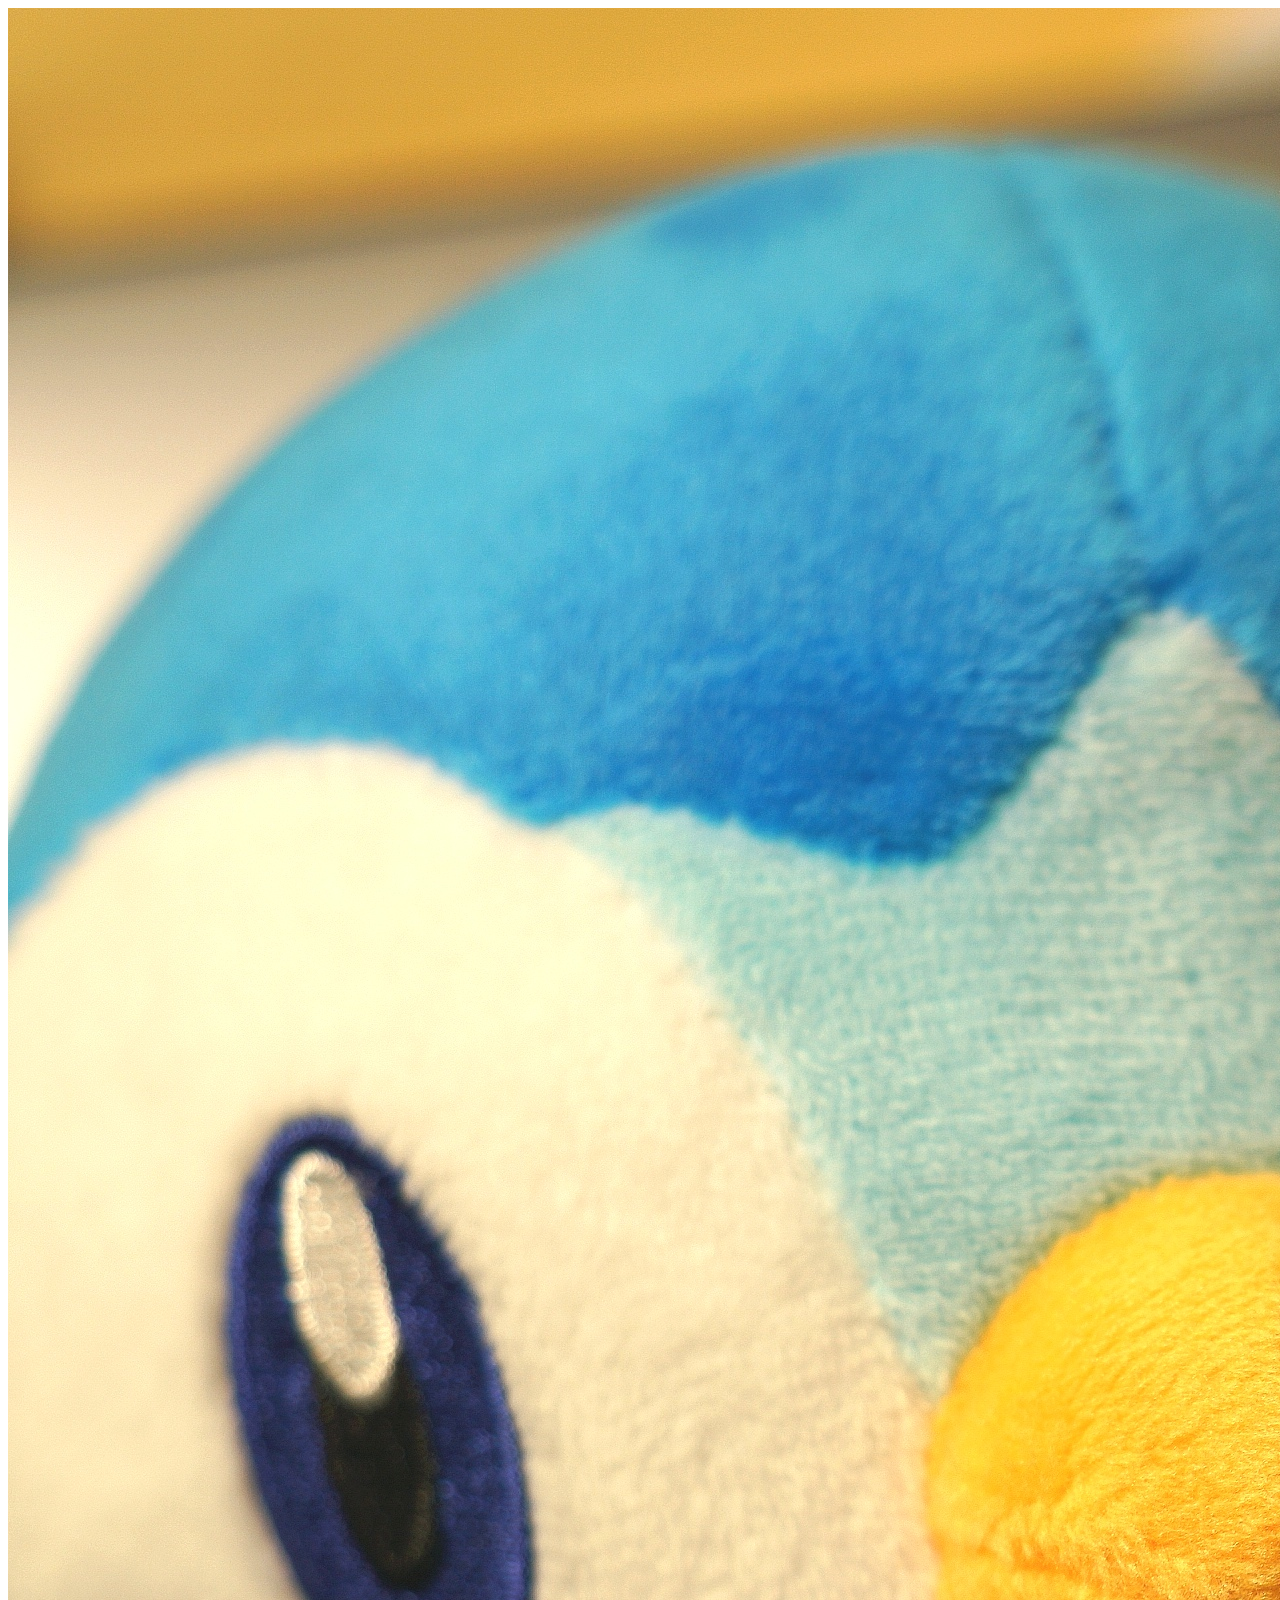
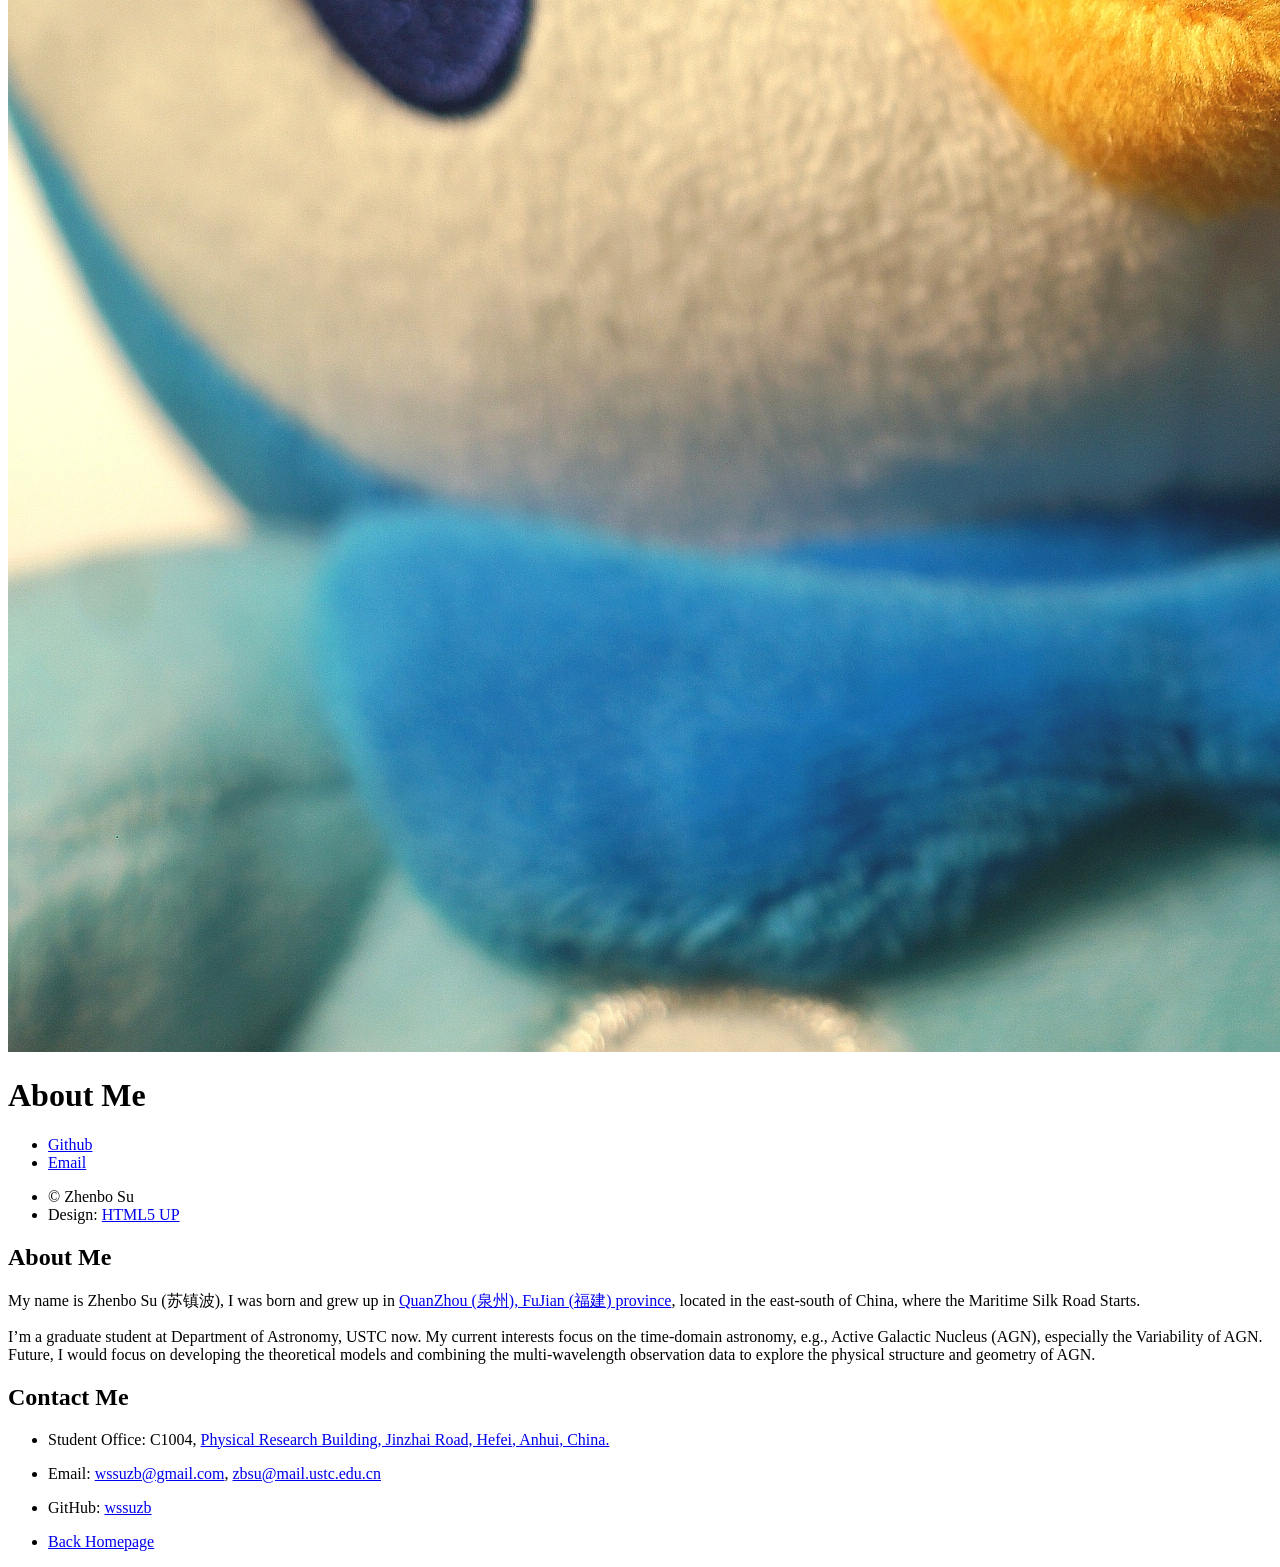
==== about.html @ aa7fb8e7 "commit" ====
<!DOCTYPE HTML>
<!--
	Strata by HTML5 UP
	html5up.net | @ajlkn
	Free for personal and commercial use under the CCA 3.0 license (html5up.net/license)
-->
<html>
	<head>
		<title>✨Zhen-Bo Su's homepage.</title>
		<meta charset="utf-8" />
		<meta name="viewport" content="width=device-width, initial-scale=1, user-scalable=no" />
		<link rel="stylesheet" href="assets/css/main.css" />
	</head>
	<body class="is-preload">

		<!-- Header -->
			<header id="header">
				<div class="inner">
					<a href="#" class="image avatar"><img src="images/avatar.jpg" alt="" /></a>
					<h1><strong>About Me</strong> 
				</h1>
				</div>
			</header>

		<!-- Main -->
			<div id="main">

					

					<section id="three">
						<h2>About Me</h2>
						<div class="row">
        <p>
            My name is Zhenbo Su (苏镇波), I was born and grew up in <a href="https://en.wikipedia.org/wiki/Quanzhou"
            rel="nofollow noreferrer" target="_blank"> QuanZhou (泉州), FuJian (福建) province</a>, located in the east-south of China, where the Maritime Silk Road Starts.
        </p>
        <p>
            I’m a graduate student at Department of Astronomy, USTC now. My current interests focus on the time-domain astronomy, e.g., Active Galactic Nucleus (AGN), especially the Variability of AGN. Future, I would focus on developing the theoretical models and combining the multi-wavelength observation data to explore the physical structure and geometry of AGN.
        </p>
							
							
						</div>
					</section>

					<section id="three">
						<h2>Contact Me</h2>
						<div class="row">
        <ul>
            <li>
                <p>
                     Student Office: C1004, <a href="https://www.google.com/maps/place/%E4%B8%AD%E5%9B%BD%E5%AE%89%E5%BE%BD%E7%9C%81%E5%90%88%E8%82%A5%E5%B8%82%E5%8C%85%E6%B2%B3%E5%8C%BA%E4%B8%AD%E5%9B%BD%E7%A7%91%E5%AD%A6%E6%8A%80%E6%9C%AF%E5%A4%A7%E5%AD%A6%E7%89%A9%E8%B4%A8%E7%A7%91%E7%A0%94%E6%A5%BC+%E9%82%AE%E6%94%BF%E7%BC%96%E7%A0%81:+230022/@31.8342089,117.2691836,17z/data=!3m1!4b1!4m5!3m4!1s0x35cb66b4917bd9fd:0xe50cb7edf8b85d03!8m2!3d31.8342044!4d117.2713776"
                    rel=""nofollow noreferrer" target="_blank">Physical Research Building, Jinzhai Road, Hefei, Anhui, China. </a>
                </p>
            </li>
            <li><p> Email: <a href="mailto:wssuzb@gmail.com"
                        rel="nofollow noreferrer" target="_blank">wssuzb@gmail.com</a>, <a href="mailto:zbsu@mail.ustc.edu.cn"
                        rel="nofollow noreferrer" target="_blank">zbsu@mail.ustc.edu.cn</a>
                </p>
            </li>
            <li><p>GitHub: <a href="https://github.com/wssuzb"
                        rel="nofollow noreferrer" target="_blank">wssuzb</a>
                </p>
            </li>


        </ul>
							
						</div>
						<ul class="actions">
							<li><a href="index.html" class="button">Back Homepage</a></li>
						</ul>
					</section>


			</div>

		<!-- Footer -->
			<footer id="footer">
				<div class="inner">
					<ul class="icons">
						<!-- <li><a href="#" class="icon brands fa-twitter"><span class="label">Twitter</span></a></li> -->
						<li><a href="#" class="icon brands fa-github"><span class="label">Github</span></a></li>
						<!-- <li><a href="#" class="icon brands fa-dribbble"><span class="label">Dribbble</span></a></li> -->
						<li><a href="#" class="icon solid fa-envelope"><span class="label">Email</span></a></li>
					</ul>
					<ul class="copyright">
						<li>&copy; Zhenbo Su</li><li>Design: <a href="http://html5up.net">HTML5 UP</a></li>
					</ul>
				</div>
			</footer>

		<!-- Scripts -->
			<script src="assets/js/jquery.min.js"></script>
			<script src="assets/js/jquery.poptrox.min.js"></script>
			<script src="assets/js/browser.min.js"></script>
			<script src="assets/js/breakpoints.min.js"></script>
			<script src="assets/js/util.js"></script>
			<script src="assets/js/main.js"></script>

	</body>
</html>
---- assets/css/main.css ----
@import url("fontawesome-all.min.css");
@import url("https://fonts.googleapis.com/css?family=Source+Sans+Pro:400,400italic");

/*
	Strata by HTML5 UP
	html5up.net | @ajlkn
	Free for personal and commercial use under the CCA 3.0 license (html5up.net/license)
*/

html, body, div, span, applet, object,
iframe, h1, h2, h3, h4, h5, h6, p, blockquote,
pre, a, abbr, acronym, address, big, cite,
code, del, dfn, em, img, ins, kbd, q, s, samp,
small, strike, strong, sub, sup, tt, var, b,
u, i, center, dl, dt, dd, ol, ul, li, fieldset,
form, label, legend, table, caption, tbody,
tfoot, thead, tr, th, td, article, aside,
canvas, details, embed, figure, figcaption,
footer, header, hgroup, menu, nav, output, ruby,
section, summary, time, mark, audio, video {
	margin: 0;
	padding: 0;
	border: 0;
	font-size: 100%;
	font: inherit;
	vertical-align: baseline;}

article, aside, details, figcaption, figure,
footer, header, hgroup, menu, nav, section {
	display: block;}

body {
	line-height: 1;
}

ol, ul {
	list-style: none;
}

blockquote, q {
	quotes: none;
}

	blockquote:before, blockquote:after, q:before, q:after {
		content: '';
		content: none;
	}

table {
	border-collapse: collapse;
	border-spacing: 0;
}

body {
	-webkit-text-size-adjust: none;
}

mark {
	background-color: transparent;
	color: inherit;
}

input::-moz-focus-inner {
	border: 0;
	padding: 0;
}

input, select, textarea {
	-moz-appearance: none;
	-webkit-appearance: none;
	-ms-appearance: none;
	appearance: none;
}

/* Basic */

	html {
		box-sizing: border-box;
	}

	*, *:before, *:after {
		box-sizing: inherit;
	}

	body {
		background: #fff;
	}

		body.is-preload *, body.is-preload *:before, body.is-preload *:after {
			-moz-animation: none !important;
			-webkit-animation: none !important;
			-ms-animation: none !important;
			animation: none !important;
			-moz-transition: none !important;
			-webkit-transition: none !important;
			-ms-transition: none !important;
			transition: none !important;
		}

	body, input, select, textarea {
		color: #a2a2a2;
		font-family: "Source Sans Pro", Helvetica, sans-serif;
		font-size: 16pt;
		font-weight: 400;
		line-height: 1.75em;
	}

	a {
		-moz-transition: color 0.2s ease-in-out, border-color 0.2s ease-in-out;
		-webkit-transition: color 0.2s ease-in-out, border-color 0.2s ease-in-out;
		-ms-transition: color 0.2s ease-in-out, border-color 0.2s ease-in-out;
		transition: color 0.2s ease-in-out, border-color 0.2s ease-in-out;
		border-bottom: dotted 1px;
		color: #49bf9d;
		text-decoration: none;
	}

		a:hover {
			border-bottom-color: transparent;
			color: #49bf9d !important;
			text-decoration: none;
		}

	strong, b {
		color: #787878;
		font-weight: 400;
	}

	em, i {
		font-style: italic;
	}

	p {
		margin: 0 0 2em 0;
	}

	h1, h2, h3, h4, h5, h6 {
		color: #787878;
		font-weight: 400;
		line-height: 1em;
		margin: 0 0 1em 0;
	}

		h1 a, h2 a, h3 a, h4 a, h5 a, h6 a {
			color: inherit;
			text-decoration: none;
		}

	h1 {
		font-size: 2em;
		line-height: 1.5em;
	}

	h2 {
		font-size: 1.5em;
		line-height: 1.5em;
	}

	h3 {
		font-size: 1.25em;
		line-height: 1.5em;
	}

	h4 {
		font-size: 1.1em;
		line-height: 1.5em;
	}

	h5 {
		font-size: 0.9em;
		line-height: 1.5em;
	}

	h6 {
		font-size: 0.7em;
		line-height: 1.5em;
	}

	sub {
		font-size: 0.8em;
		position: relative;
		top: 0.5em;
	}

	sup {
		font-size: 0.8em;
		position: relative;
		top: -0.5em;
	}

	hr {
		border: 0;
		border-bottom: solid 2px #efefef;
		margin: 2em 0;
	}

		hr.major {
			margin: 3em 0;
		}

	blockquote {
		border-left: solid 6px #efefef;
		font-style: italic;
		margin: 0 0 2em 0;
		padding: 0.5em 0 0.5em 1.5em;
	}

	code {
		background: #f7f7f7;
		border-radius: 0.35em;
		border: solid 2px #efefef;
		font-family: "Courier New", monospace;
		font-size: 0.9em;
		margin: 0 0.25em;
		padding: 0.25em 0.65em;
	}

	pre {
		-webkit-overflow-scrolling: touch;
		font-family: "Courier New", monospace;
		font-size: 0.9em;
		margin: 0 0 2em 0;
	}

		pre code {
			display: block;
			line-height: 1.75em;
			padding: 1em 1.5em;
			overflow-x: auto;
		}

	.align-left {
		text-align: left;
	}

	.align-center {
		text-align: center;
	}

	.align-right {
		text-align: right;
	}

/* Container */

	.container {
		margin: 0 auto;
		max-width: calc(100% - 4em);
		width: 100%;
	}

		.container.xsmall {
			width: 25%;
		}

		.container.small {
			width: 50%;
		}

		.container.medium {
			width: 75%;
		}

		.container.large {
			width: 125%;
		}

		.container.xlarge {
			width: 150%;
		}

		.container.max {
			width: 100%;
		}

		@media screen and (max-width: 980px) {

			.container {
				width: 100% !important;
				max-width: 100% !important;
			}

		}

		@media screen and (max-width: 480px) {

			.container {
				max-width: calc(100% - 3em);
			}

		}

/* Row */

	.row {
		display: flex;
		flex-wrap: wrap;
		box-sizing: border-box;
		align-items: stretch;
	}

		.row > * {
			box-sizing: border-box;
		}

		.row.gtr-uniform > * > :last-child {
			margin-bottom: 0;
		}

		.row.aln-left {
			justify-content: flex-start;
		}

		.row.aln-center {
			justify-content: center;
		}

		.row.aln-right {
			justify-content: flex-end;
		}

		.row.aln-top {
			align-items: flex-start;
		}

		.row.aln-middle {
			align-items: center;
		}

		.row.aln-bottom {
			align-items: flex-end;
		}

		.row > .imp {
			order: -1;
		}

		.row > .col-1 {
			width: 8.33333%;
		}

		.row > .off-1 {
			margin-left: 8.33333%;
		}

		.row > .col-2 {
			width: 16.66667%;
		}

		.row > .off-2 {
			margin-left: 16.66667%;
		}

		.row > .col-3 {
			width: 25%;
		}

		.row > .off-3 {
			margin-left: 25%;
		}

		.row > .col-4 {
			width: 33.33333%;
		}

		.row > .off-4 {
			margin-left: 33.33333%;
		}

		.row > .col-5 {
			width: 41.66667%;
		}

		.row > .off-5 {
			margin-left: 41.66667%;
		}

		.row > .col-6 {
			width: 50%;
		}

		.row > .off-6 {
			margin-left: 50%;
		}

		.row > .col-7 {
			width: 58.33333%;
		}

		.row > .off-7 {
			margin-left: 58.33333%;
		}

		.row > .col-8 {
			width: 66.66667%;
		}

		.row > .off-8 {
			margin-left: 66.66667%;
		}

		.row > .col-9 {
			width: 75%;
		}

		.row > .off-9 {
			margin-left: 75%;
		}

		.row > .col-10 {
			width: 83.33333%;
		}

		.row > .off-10 {
			margin-left: 83.33333%;
		}

		.row > .col-11 {
			width: 91.66667%;
		}

		.row > .off-11 {
			margin-left: 91.66667%;
		}

		.row > .col-12 {
			width: 100%;
		}

		.row > .off-12 {
			margin-left: 100%;
		}

		.row.gtr-0 {
			margin-top: 0;
			margin-left: 0em;
		}

			.row.gtr-0 > * {
				padding: 0 0 0 0em;
			}

			.row.gtr-0.gtr-uniform {
				margin-top: 0em;
			}

				.row.gtr-0.gtr-uniform > * {
					padding-top: 0em;
				}

		.row.gtr-25 {
			margin-top: 0;
			margin-left: -0.625em;
		}

			.row.gtr-25 > * {
				padding: 0 0 0 0.625em;
			}

			.row.gtr-25.gtr-uniform {
				margin-top: -0.625em;
			}

				.row.gtr-25.gtr-uniform > * {
					padding-top: 0.625em;
				}

		.row.gtr-50 {
			margin-top: 0;
			margin-left: -1.25em;
		}

			.row.gtr-50 > * {
				padding: 0 0 0 1.25em;
			}

			.row.gtr-50.gtr-uniform {
				margin-top: -1.25em;
			}

				.row.gtr-50.gtr-uniform > * {
					padding-top: 1.25em;
				}

		.row {
			margin-top: 0;
			margin-left: -2.5em;
		}

			.row > * {
				padding: 0 0 0 2.5em;
			}

			.row.gtr-uniform {
				margin-top: -2.5em;
			}

				.row.gtr-uniform > * {
					padding-top: 2.5em;
				}

		.row.gtr-150 {
			margin-top: 0;
			margin-left: -3.75em;
		}

			.row.gtr-150 > * {
				padding: 0 0 0 3.75em;
			}

			.row.gtr-150.gtr-uniform {
				margin-top: -3.75em;
			}

				.row.gtr-150.gtr-uniform > * {
					padding-top: 3.75em;
				}

		.row.gtr-200 {
			margin-top: 0;
			margin-left: -5em;
		}

			.row.gtr-200 > * {
				padding: 0 0 0 5em;
			}

			.row.gtr-200.gtr-uniform {
				margin-top: -5em;
			}

				.row.gtr-200.gtr-uniform > * {
					padding-top: 5em;
				}

		@media screen and (max-width: 1800px) {

			.row {
				display: flex;
				flex-wrap: wrap;
				box-sizing: border-box;
				align-items: stretch;
			}

				.row > * {
					box-sizing: border-box;
				}

				.row.gtr-uniform > * > :last-child {
					margin-bottom: 0;
				}

				.row.aln-left {
					justify-content: flex-start;
				}

				.row.aln-center {
					justify-content: center;
				}

				.row.aln-right {
					justify-content: flex-end;
				}

				.row.aln-top {
					align-items: flex-start;
				}

				.row.aln-middle {
					align-items: center;
				}

				.row.aln-bottom {
					align-items: flex-end;
				}

				.row > .imp-xlarge {
					order: -1;
				}

				.row > .col-1-xlarge {
					width: 8.33333%;
				}

				.row > .off-1-xlarge {
					margin-left: 8.33333%;
				}

				.row > .col-2-xlarge {
					width: 16.66667%;
				}

				.row > .off-2-xlarge {
					margin-left: 16.66667%;
				}

				.row > .col-3-xlarge {
					width: 25%;
				}

				.row > .off-3-xlarge {
					margin-left: 25%;
				}

				.row > .col-4-xlarge {
					width: 33.33333%;
				}

				.row > .off-4-xlarge {
					margin-left: 33.33333%;
				}

				.row > .col-5-xlarge {
					width: 41.66667%;
				}

				.row > .off-5-xlarge {
					margin-left: 41.66667%;
				}

				.row > .col-6-xlarge {
					width: 50%;
				}

				.row > .off-6-xlarge {
					margin-left: 50%;
				}

				.row > .col-7-xlarge {
					width: 58.33333%;
				}

				.row > .off-7-xlarge {
					margin-left: 58.33333%;
				}

				.row > .col-8-xlarge {
					width: 66.66667%;
				}

				.row > .off-8-xlarge {
					margin-left: 66.66667%;
				}

				.row > .col-9-xlarge {
					width: 75%;
				}

				.row > .off-9-xlarge {
					margin-left: 75%;
				}

				.row > .col-10-xlarge {
					width: 83.33333%;
				}

				.row > .off-10-xlarge {
					margin-left: 83.33333%;
				}

				.row > .col-11-xlarge {
					width: 91.66667%;
				}

				.row > .off-11-xlarge {
					margin-left: 91.66667%;
				}

				.row > .col-12-xlarge {
					width: 100%;
				}

				.row > .off-12-xlarge {
					margin-left: 100%;
				}

				.row.gtr-0 {
					margin-top: 0;
					margin-left: 0em;
				}

					.row.gtr-0 > * {
						padding: 0 0 0 0em;
					}

					.row.gtr-0.gtr-uniform {
						margin-top: 0em;
					}

						.row.gtr-0.gtr-uniform > * {
							padding-top: 0em;
						}

				.row.gtr-25 {
					margin-top: 0;
					margin-left: -0.625em;
				}

					.row.gtr-25 > * {
						padding: 0 0 0 0.625em;
					}

					.row.gtr-25.gtr-uniform {
						margin-top: -0.625em;
					}

						.row.gtr-25.gtr-uniform > * {
							padding-top: 0.625em;
						}

				.row.gtr-50 {
					margin-top: 0;
					margin-left: -1.25em;
				}

					.row.gtr-50 > * {
						padding: 0 0 0 1.25em;
					}

					.row.gtr-50.gtr-uniform {
						margin-top: -1.25em;
					}

						.row.gtr-50.gtr-uniform > * {
							padding-top: 1.25em;
						}

				.row {
					margin-top: 0;
					margin-left: -2.5em;
				}

					.row > * {
						padding: 0 0 0 2.5em;
					}

					.row.gtr-uniform {
						margin-top: -2.5em;
					}

						.row.gtr-uniform > * {
							padding-top: 2.5em;
						}

				.row.gtr-150 {
					margin-top: 0;
					margin-left: -3.75em;
				}

					.row.gtr-150 > * {
						padding: 0 0 0 3.75em;
					}

					.row.gtr-150.gtr-uniform {
						margin-top: -3.75em;
					}

						.row.gtr-150.gtr-uniform > * {
							padding-top: 3.75em;
						}

				.row.gtr-200 {
					margin-top: 0;
					margin-left: -5em;
				}

					.row.gtr-200 > * {
						padding: 0 0 0 5em;
					}

					.row.gtr-200.gtr-uniform {
						margin-top: -5em;
					}

						.row.gtr-200.gtr-uniform > * {
							padding-top: 5em;
						}

		}

		@media screen and (max-width: 1280px) {

			.row {
				display: flex;
				flex-wrap: wrap;
				box-sizing: border-box;
				align-items: stretch;
			}

				.row > * {
					box-sizing: border-box;
				}

				.row.gtr-uniform > * > :last-child {
					margin-bottom: 0;
				}

				.row.aln-left {
					justify-content: flex-start;
				}

				.row.aln-center {
					justify-content: center;
				}

				.row.aln-right {
					justify-content: flex-end;
				}

				.row.aln-top {
					align-items: flex-start;
				}

				.row.aln-middle {
					align-items: center;
				}

				.row.aln-bottom {
					align-items: flex-end;
				}

				.row > .imp-large {
					order: -1;
				}

				.row > .col-1-large {
					width: 8.33333%;
				}

				.row > .off-1-large {
					margin-left: 8.33333%;
				}

				.row > .col-2-large {
					width: 16.66667%;
				}

				.row > .off-2-large {
					margin-left: 16.66667%;
				}

				.row > .col-3-large {
					width: 25%;
				}

				.row > .off-3-large {
					margin-left: 25%;
				}

				.row > .col-4-large {
					width: 33.33333%;
				}

				.row > .off-4-large {
					margin-left: 33.33333%;
				}

				.row > .col-5-large {
					width: 41.66667%;
				}

				.row > .off-5-large {
					margin-left: 41.66667%;
				}

				.row > .col-6-large {
					width: 50%;
				}

				.row > .off-6-large {
					margin-left: 50%;
				}

				.row > .col-7-large {
					width: 58.33333%;
				}

				.row > .off-7-large {
					margin-left: 58.33333%;
				}

				.row > .col-8-large {
					width: 66.66667%;
				}

				.row > .off-8-large {
					margin-left: 66.66667%;
				}

				.row > .col-9-large {
					width: 75%;
				}

				.row > .off-9-large {
					margin-left: 75%;
				}

				.row > .col-10-large {
					width: 83.33333%;
				}

				.row > .off-10-large {
					margin-left: 83.33333%;
				}

				.row > .col-11-large {
					width: 91.66667%;
				}

				.row > .off-11-large {
					margin-left: 91.66667%;
				}

				.row > .col-12-large {
					width: 100%;
				}

				.row > .off-12-large {
					margin-left: 100%;
				}

				.row.gtr-0 {
					margin-top: 0;
					margin-left: 0em;
				}

					.row.gtr-0 > * {
						padding: 0 0 0 0em;
					}

					.row.gtr-0.gtr-uniform {
						margin-top: 0em;
					}

						.row.gtr-0.gtr-uniform > * {
							padding-top: 0em;
						}

				.row.gtr-25 {
					margin-top: 0;
					margin-left: -0.5em;
				}

					.row.gtr-25 > * {
						padding: 0 0 0 0.5em;
					}

					.row.gtr-25.gtr-uniform {
						margin-top: -0.5em;
					}

						.row.gtr-25.gtr-uniform > * {
							padding-top: 0.5em;
						}

				.row.gtr-50 {
					margin-top: 0;
					margin-left: -1em;
				}

					.row.gtr-50 > * {
						padding: 0 0 0 1em;
					}

					.row.gtr-50.gtr-uniform {
						margin-top: -1em;
					}

						.row.gtr-50.gtr-uniform > * {
							padding-top: 1em;
						}

				.row {
					margin-top: 0;
					margin-left: -2em;
				}

					.row > * {
						padding: 0 0 0 2em;
					}

					.row.gtr-uniform {
						margin-top: -2em;
					}

						.row.gtr-uniform > * {
							padding-top: 2em;
						}

				.row.gtr-150 {
					margin-top: 0;
					margin-left: -3em;
				}

					.row.gtr-150 > * {
						padding: 0 0 0 3em;
					}

					.row.gtr-150.gtr-uniform {
						margin-top: -3em;
					}

						.row.gtr-150.gtr-uniform > * {
							padding-top: 3em;
						}

				.row.gtr-200 {
					margin-top: 0;
					margin-left: -4em;
				}

					.row.gtr-200 > * {
						padding: 0 0 0 4em;
					}

					.row.gtr-200.gtr-uniform {
						margin-top: -4em;
					}

						.row.gtr-200.gtr-uniform > * {
							padding-top: 4em;
						}

		}

		@media screen and (max-width: 980px) {

			.row {
				display: flex;
				flex-wrap: wrap;
				box-sizing: border-box;
				align-items: stretch;
			}

				.row > * {
					box-sizing: border-box;
				}

				.row.gtr-uniform > * > :last-child {
					margin-bottom: 0;
				}

				.row.aln-left {
					justify-content: flex-start;
				}

				.row.aln-center {
					justify-content: center;
				}

				.row.aln-right {
					justify-content: flex-end;
				}

				.row.aln-top {
					align-items: flex-start;
				}

				.row.aln-middle {
					align-items: center;
				}

				.row.aln-bottom {
					align-items: flex-end;
				}

				.row > .imp-medium {
					order: -1;
				}

				.row > .col-1-medium {
					width: 8.33333%;
				}

				.row > .off-1-medium {
					margin-left: 8.33333%;
				}

				.row > .col-2-medium {
					width: 16.66667%;
				}

				.row > .off-2-medium {
					margin-left: 16.66667%;
				}

				.row > .col-3-medium {
					width: 25%;
				}

				.row > .off-3-medium {
					margin-left: 25%;
				}

				.row > .col-4-medium {
					width: 33.33333%;
				}

				.row > .off-4-medium {
					margin-left: 33.33333%;
				}

				.row > .col-5-medium {
					width: 41.66667%;
				}

				.row > .off-5-medium {
					margin-left: 41.66667%;
				}

				.row > .col-6-medium {
					width: 50%;
				}

				.row > .off-6-medium {
					margin-left: 50%;
				}

				.row > .col-7-medium {
					width: 58.33333%;
				}

				.row > .off-7-medium {
					margin-left: 58.33333%;
				}

				.row > .col-8-medium {
					width: 66.66667%;
				}

				.row > .off-8-medium {
					margin-left: 66.66667%;
				}

				.row > .col-9-medium {
					width: 75%;
				}

				.row > .off-9-medium {
					margin-left: 75%;
				}

				.row > .col-10-medium {
					width: 83.33333%;
				}

				.row > .off-10-medium {
					margin-left: 83.33333%;
				}

				.row > .col-11-medium {
					width: 91.66667%;
				}

				.row > .off-11-medium {
					margin-left: 91.66667%;
				}

				.row > .col-12-medium {
					width: 100%;
				}

				.row > .off-12-medium {
					margin-left: 100%;
				}

				.row.gtr-0 {
					margin-top: 0;
					margin-left: 0em;
				}

					.row.gtr-0 > * {
						padding: 0 0 0 0em;
					}

					.row.gtr-0.gtr-uniform {
						margin-top: 0em;
					}

						.row.gtr-0.gtr-uniform > * {
							padding-top: 0em;
						}

				.row.gtr-25 {
					margin-top: 0;
					margin-left: -0.5em;
				}

					.row.gtr-25 > * {
						padding: 0 0 0 0.5em;
					}

					.row.gtr-25.gtr-uniform {
						margin-top: -0.5em;
					}

						.row.gtr-25.gtr-uniform > * {
							padding-top: 0.5em;
						}

				.row.gtr-50 {
					margin-top: 0;
					margin-left: -1em;
				}

					.row.gtr-50 > * {
						padding: 0 0 0 1em;
					}

					.row.gtr-50.gtr-uniform {
						margin-top: -1em;
					}

						.row.gtr-50.gtr-uniform > * {
							padding-top: 1em;
						}

				.row {
					margin-top: 0;
					margin-left: -2em;
				}

					.row > * {
						padding: 0 0 0 2em;
					}

					.row.gtr-uniform {
						margin-top: -2em;
					}

						.row.gtr-uniform > * {
							padding-top: 2em;
						}

				.row.gtr-150 {
					margin-top: 0;
					margin-left: -3em;
				}

					.row.gtr-150 > * {
						padding: 0 0 0 3em;
					}

					.row.gtr-150.gtr-uniform {
						margin-top: -3em;
					}

						.row.gtr-150.gtr-uniform > * {
							padding-top: 3em;
						}

				.row.gtr-200 {
					margin-top: 0;
					margin-left: -4em;
				}

					.row.gtr-200 > * {
						padding: 0 0 0 4em;
					}

					.row.gtr-200.gtr-uniform {
						margin-top: -4em;
					}

						.row.gtr-200.gtr-uniform > * {
							padding-top: 4em;
						}

		}

		@media screen and (max-width: 736px) {

			.row {
				display: flex;
				flex-wrap: wrap;
				box-sizing: border-box;
				align-items: stretch;
			}

				.row > * {
					box-sizing: border-box;
				}

				.row.gtr-uniform > * > :last-child {
					margin-bottom: 0;
				}

				.row.aln-left {
					justify-content: flex-start;
				}

				.row.aln-center {
					justify-content: center;
				}

				.row.aln-right {
					justify-content: flex-end;
				}

				.row.aln-top {
					align-items: flex-start;
				}

				.row.aln-middle {
					align-items: center;
				}

				.row.aln-bottom {
					align-items: flex-end;
				}

				.row > .imp-small {
					order: -1;
				}

				.row > .col-1-small {
					width: 8.33333%;
				}

				.row > .off-1-small {
					margin-left: 8.33333%;
				}

				.row > .col-2-small {
					width: 16.66667%;
				}

				.row > .off-2-small {
					margin-left: 16.66667%;
				}

				.row > .col-3-small {
					width: 25%;
				}

				.row > .off-3-small {
					margin-left: 25%;
				}

				.row > .col-4-small {
					width: 33.33333%;
				}

				.row > .off-4-small {
					margin-left: 33.33333%;
				}

				.row > .col-5-small {
					width: 41.66667%;
				}

				.row > .off-5-small {
					margin-left: 41.66667%;
				}

				.row > .col-6-small {
					width: 50%;
				}

				.row > .off-6-small {
					margin-left: 50%;
				}

				.row > .col-7-small {
					width: 58.33333%;
				}

				.row > .off-7-small {
					margin-left: 58.33333%;
				}

				.row > .col-8-small {
					width: 66.66667%;
				}

				.row > .off-8-small {
					margin-left: 66.66667%;
				}

				.row > .col-9-small {
					width: 75%;
				}

				.row > .off-9-small {
					margin-left: 75%;
				}

				.row > .col-10-small {
					width: 83.33333%;
				}

				.row > .off-10-small {
					margin-left: 83.33333%;
				}

				.row > .col-11-small {
					width: 91.66667%;
				}

				.row > .off-11-small {
					margin-left: 91.66667%;
				}

				.row > .col-12-small {
					width: 100%;
				}

				.row > .off-12-small {
					margin-left: 100%;
				}

				.row.gtr-0 {
					margin-top: 0;
					margin-left: 0em;
				}

					.row.gtr-0 > * {
						padding: 0 0 0 0em;
					}

					.row.gtr-0.gtr-uniform {
						margin-top: 0em;
					}

						.row.gtr-0.gtr-uniform > * {
							padding-top: 0em;
						}

				.row.gtr-25 {
					margin-top: 0;
					margin-left: -0.375em;
				}

					.row.gtr-25 > * {
						padding: 0 0 0 0.375em;
					}

					.row.gtr-25.gtr-uniform {
						margin-top: -0.375em;
					}

						.row.gtr-25.gtr-uniform > * {
							padding-top: 0.375em;
						}

				.row.gtr-50 {
					margin-top: 0;
					margin-left: -0.75em;
				}

					.row.gtr-50 > * {
						padding: 0 0 0 0.75em;
					}

					.row.gtr-50.gtr-uniform {
						margin-top: -0.75em;
					}

						.row.gtr-50.gtr-uniform > * {
							padding-top: 0.75em;
						}

				.row {
					margin-top: 0;
					margin-left: -1.5em;
				}

					.row > * {
						padding: 0 0 0 1.5em;
					}

					.row.gtr-uniform {
						margin-top: -1.5em;
					}

						.row.gtr-uniform > * {
							padding-top: 1.5em;
						}

				.row.gtr-150 {
					margin-top: 0;
					margin-left: -2.25em;
				}

					.row.gtr-150 > * {
						padding: 0 0 0 2.25em;
					}

					.row.gtr-150.gtr-uniform {
						margin-top: -2.25em;
					}

						.row.gtr-150.gtr-uniform > * {
							padding-top: 2.25em;
						}

				.row.gtr-200 {
					margin-top: 0;
					margin-left: -3em;
				}

					.row.gtr-200 > * {
						padding: 0 0 0 3em;
					}

					.row.gtr-200.gtr-uniform {
						margin-top: -3em;
					}

						.row.gtr-200.gtr-uniform > * {
							padding-top: 3em;
						}

		}

		@media screen and (max-width: 480px) {

			.row {
				display: flex;
				flex-wrap: wrap;
				box-sizing: border-box;
				align-items: stretch;
			}

				.row > * {
					box-sizing: border-box;
				}

				.row.gtr-uniform > * > :last-child {
					margin-bottom: 0;
				}

				.row.aln-left {
					justify-content: flex-start;
				}

				.row.aln-center {
					justify-content: center;
				}

				.row.aln-right {
					justify-content: flex-end;
				}

				.row.aln-top {
					align-items: flex-start;
				}

				.row.aln-middle {
					align-items: center;
				}

				.row.aln-bottom {
					align-items: flex-end;
				}

				.row > .imp-xsmall {
					order: -1;
				}

				.row > .col-1-xsmall {
					width: 8.33333%;
				}

				.row > .off-1-xsmall {
					margin-left: 8.33333%;
				}

				.row > .col-2-xsmall {
					width: 16.66667%;
				}

				.row > .off-2-xsmall {
					margin-left: 16.66667%;
				}

				.row > .col-3-xsmall {
					width: 25%;
				}

				.row > .off-3-xsmall {
					margin-left: 25%;
				}

				.row > .col-4-xsmall {
					width: 33.33333%;
				}

				.row > .off-4-xsmall {
					margin-left: 33.33333%;
				}

				.row > .col-5-xsmall {
					width: 41.66667%;
				}

				.row > .off-5-xsmall {
					margin-left: 41.66667%;
				}

				.row > .col-6-xsmall {
					width: 50%;
				}

				.row > .off-6-xsmall {
					margin-left: 50%;
				}

				.row > .col-7-xsmall {
					width: 58.33333%;
				}

				.row > .off-7-xsmall {
					margin-left: 58.33333%;
				}

				.row > .col-8-xsmall {
					width: 66.66667%;
				}

				.row > .off-8-xsmall {
					margin-left: 66.66667%;
				}

				.row > .col-9-xsmall {
					width: 75%;
				}

				.row > .off-9-xsmall {
					margin-left: 75%;
				}

				.row > .col-10-xsmall {
					width: 83.33333%;
				}

				.row > .off-10-xsmall {
					margin-left: 83.33333%;
				}

				.row > .col-11-xsmall {
					width: 91.66667%;
				}

				.row > .off-11-xsmall {
					margin-left: 91.66667%;
				}

				.row > .col-12-xsmall {
					width: 100%;
				}

				.row > .off-12-xsmall {
					margin-left: 100%;
				}

				.row.gtr-0 {
					margin-top: 0;
					margin-left: 0em;
				}

					.row.gtr-0 > * {
						padding: 0 0 0 0em;
					}

					.row.gtr-0.gtr-uniform {
						margin-top: 0em;
					}

						.row.gtr-0.gtr-uniform > * {
							padding-top: 0em;
						}

				.row.gtr-25 {
					margin-top: 0;
					margin-left: -0.375em;
				}

					.row.gtr-25 > * {
						padding: 0 0 0 0.375em;
					}

					.row.gtr-25.gtr-uniform {
						margin-top: -0.375em;
					}

						.row.gtr-25.gtr-uniform > * {
							padding-top: 0.375em;
						}

				.row.gtr-50 {
					margin-top: 0;
					margin-left: -0.75em;
				}

					.row.gtr-50 > * {
						padding: 0 0 0 0.75em;
					}

					.row.gtr-50.gtr-uniform {
						margin-top: -0.75em;
					}

						.row.gtr-50.gtr-uniform > * {
							padding-top: 0.75em;
						}

				.row {
					margin-top: 0;
					margin-left: -1.5em;
				}

					.row > * {
						padding: 0 0 0 1.5em;
					}

					.row.gtr-uniform {
						margin-top: -1.5em;
					}

						.row.gtr-uniform > * {
							padding-top: 1.5em;
						}

				.row.gtr-150 {
					margin-top: 0;
					margin-left: -2.25em;
				}

					.row.gtr-150 > * {
						padding: 0 0 0 2.25em;
					}

					.row.gtr-150.gtr-uniform {
						margin-top: -2.25em;
					}

						.row.gtr-150.gtr-uniform > * {
							padding-top: 2.25em;
						}

				.row.gtr-200 {
					margin-top: 0;
					margin-left: -3em;
				}

					.row.gtr-200 > * {
						padding: 0 0 0 3em;
					}

					.row.gtr-200.gtr-uniform {
						margin-top: -3em;
					}

						.row.gtr-200.gtr-uniform > * {
							padding-top: 3em;
						}

		}

/* Section/Article */

	section.special, article.special {
		text-align: center;
	}

	header p {
		color: #b2b2b2;
		position: relative;
		margin: 0 0 1.5em 0;
	}

	header h2 + p {
		font-size: 1.25em;
		margin-top: -1em;
		line-height: 1.5em;
	}

	header h3 + p {
		font-size: 1.1em;
		margin-top: -0.8em;
		line-height: 1.5em;
	}

	header h4 + p,
	header h5 + p,
	header h6 + p {
		font-size: 0.9em;
		margin-top: -0.6em;
		line-height: 1.5em;
	}

	header.major h2 {
		font-size: 2em;
	}

/* Form */

	form {
		margin: 0 0 2em 0;
	}

	label {
		color: #787878;
		display: block;
		font-size: 0.9em;
		font-weight: 400;
		margin: 0 0 1em 0;
	}

	input[type="text"],
	input[type="password"],
	input[type="email"],
	select,
	textarea {
		-moz-appearance: none;
		-webkit-appearance: none;
		-ms-appearance: none;
		appearance: none;
		background: #f7f7f7;
		border-radius: 0.35em;
		border: solid 2px transparent;
		color: inherit;
		display: block;
		outline: 0;
		padding: 0 0.75em;
		text-decoration: none;
		width: 100%;
	}

		input[type="text"]:invalid,
		input[type="password"]:invalid,
		input[type="email"]:invalid,
		select:invalid,
		textarea:invalid {
			box-shadow: none;
		}

		input[type="text"]:focus,
		input[type="password"]:focus,
		input[type="email"]:focus,
		select:focus,
		textarea:focus {
			border-color: #49bf9d;
		}

	select {
		background-image: url("data:image/svg+xml;charset=utf8,%3Csvg xmlns='http://www.w3.org/2000/svg' width='40' height='40' preserveAspectRatio='none' viewBox='0 0 40 40'%3E%3Cpath d='M9.4,12.3l10.4,10.4l10.4-10.4c0.2-0.2,0.5-0.4,0.9-0.4c0.3,0,0.6,0.1,0.9,0.4l3.3,3.3c0.2,0.2,0.4,0.5,0.4,0.9 c0,0.4-0.1,0.6-0.4,0.9L20.7,31.9c-0.2,0.2-0.5,0.4-0.9,0.4c-0.3,0-0.6-0.1-0.9-0.4L4.3,17.3c-0.2-0.2-0.4-0.5-0.4-0.9 c0-0.4,0.1-0.6,0.4-0.9l3.3-3.3c0.2-0.2,0.5-0.4,0.9-0.4S9.1,12.1,9.4,12.3z' fill='%23dfdfdf' /%3E%3C/svg%3E");
		background-size: 1.25rem;
		background-repeat: no-repeat;
		background-position: calc(100% - 1rem) center;
		height: 2.75em;
		padding-right: 2.75em;
		text-overflow: ellipsis;
	}

		select option {
			color: #787878;
			background: #fff;
		}

		select:focus::-ms-value {
			background-color: transparent;
		}

		select::-ms-expand {
			display: none;
		}

	input[type="text"],
	input[type="password"],
	input[type="email"],
	select {
		height: 2.75em;
	}

	textarea {
		padding: 0.75em;
	}

	input[type="checkbox"],
	input[type="radio"] {
		-moz-appearance: none;
		-webkit-appearance: none;
		-ms-appearance: none;
		appearance: none;
		display: block;
		float: left;
		margin-right: -2em;
		opacity: 0;
		width: 1em;
		z-index: -1;
	}

		input[type="checkbox"] + label,
		input[type="radio"] + label {
			text-decoration: none;
			color: #a2a2a2;
			cursor: pointer;
			display: inline-block;
			font-size: 1em;
			font-weight: 400;
			padding-left: 2.4em;
			padding-right: 0.75em;
			position: relative;
		}

			input[type="checkbox"] + label:before,
			input[type="radio"] + label:before {
				-moz-osx-font-smoothing: grayscale;
				-webkit-font-smoothing: antialiased;
				display: inline-block;
				font-style: normal;
				font-variant: normal;
				text-rendering: auto;
				line-height: 1;
				text-transform: none !important;
				font-family: 'Font Awesome 5 Free';
				font-weight: 900;
			}

			input[type="checkbox"] + label:before,
			input[type="radio"] + label:before {
				background: #f7f7f7;
				border-radius: 0.35em;
				border: solid 2px transparent;
				content: '';
				display: inline-block;
				font-size: 0.8em;
				height: 2.0625em;
				left: 0;
				line-height: 1.85625em;
				position: absolute;
				text-align: center;
				top: 0;
				width: 2.0625em;
			}

		input[type="checkbox"]:checked + label:before,
		input[type="radio"]:checked + label:before {
			background: #787878;
			border-color: #787878;
			color: #fff;
			content: '\f00c';
		}

		input[type="checkbox"]:focus + label:before,
		input[type="radio"]:focus + label:before {
			border-color: #49bf9d;
		}

	input[type="checkbox"] + label:before {
		border-radius: 0.35em;
	}

	input[type="radio"] + label:before {
		border-radius: 100%;
	}

	::-webkit-input-placeholder {
		color: #b2b2b2 !important;
		opacity: 1.0;
	}

	:-moz-placeholder {
		color: #b2b2b2 !important;
		opacity: 1.0;
	}

	::-moz-placeholder {
		color: #b2b2b2 !important;
		opacity: 1.0;
	}

	:-ms-input-placeholder {
		color: #b2b2b2 !important;
		opacity: 1.0;
	}

/* Box */

	.box {
		border-radius: 0.35em;
		border: solid 2px #efefef;
		margin-bottom: 2em;
		padding: 1.5em;
	}

		.box > :last-child,
		.box > :last-child > :last-child,
		.box > :last-child > :last-child > :last-child {
			margin-bottom: 0;
		}

		.box.alt {
			border: 0;
			border-radius: 0;
			padding: 0;
		}

/* Icon */

	.icon {
		text-decoration: none;
		border-bottom: none;
		position: relative;
	}

		.icon:before {
			-moz-osx-font-smoothing: grayscale;
			-webkit-font-smoothing: antialiased;
			display: inline-block;
			font-style: normal;
			font-variant: normal;
			text-rendering: auto;
			line-height: 1;
			text-transform: none !important;
			font-family: 'Font Awesome 5 Free';
			font-weight: 400;
		}

		.icon > .label {
			display: none;
		}

		.icon:before {
			line-height: inherit;
		}

		.icon.solid:before {
			font-weight: 900;
		}

		.icon.brands:before {
			font-family: 'Font Awesome 5 Brands';
		}

/* Image */

	.image {
		border-radius: 0.35em;
		border: 0;
		display: inline-block;
		position: relative;
	}

		.image:before {
			-moz-transition: opacity 0.2s ease-in-out;
			-webkit-transition: opacity 0.2s ease-in-out;
			-ms-transition: opacity 0.2s ease-in-out;
			transition: opacity 0.2s ease-in-out;
			background: url("images/overlay.png");
			border-radius: 0.35em;
			content: '';
			display: block;
			height: 100%;
			left: 0;
			opacity: 0.5;
			position: absolute;
			top: 0;
			width: 100%;
		}

		.image.thumb {
			text-align: center;
		}

			.image.thumb:after {
				-moz-transition: opacity 0.2s ease-in-out;
				-webkit-transition: opacity 0.2s ease-in-out;
				-ms-transition: opacity 0.2s ease-in-out;
				transition: opacity 0.2s ease-in-out;
				border-radius: 0.35em;
				border: solid 3px rgba(255, 255, 255, 0.5);
				color: #fff;
				content: 'View';
				display: inline-block;
				font-size: 0.8em;
				font-weight: 400;
				left: 50%;
				line-height: 2.25em;
				margin: -1.25em 0 0 -3em;
				opacity: 0;
				padding: 0 1.5em;
				position: absolute;
				text-align: center;
				text-decoration: none;
				top: 50%;
				white-space: nowrap;
			}

			.image.thumb:hover:after {
				opacity: 1.0;
			}

			.image.thumb:hover:before {
				background: url("images/overlay.png"), url("images/overlay.png");
				opacity: 1.0;
			}

		.image img {
			border-radius: 0.35em;
			display: block;
		}

		.image.left {
			float: left;
			margin: 0 1.5em 1em 0;
			top: 0.25em;
		}

		.image.right {
			float: right;
			margin: 0 0 1em 1.5em;
			top: 0.25em;
		}

		.image.left, .image.right {
			max-width: 40%;
		}

			.image.left img, .image.right img {
				width: 100%;
			}

		.image.fit {
			display: block;
			margin: 0 0 2em 0;
			width: 100%;
		}

			.image.fit img {
				width: 100%;
			}

		.image.avatar {
			border-radius: 100%;
		}

			.image.avatar:before {
				display: none;
			}

			.image.avatar img {
				border-radius: 100%;
				width: 100%;
			}

/* List */

	ol {
		list-style: decimal;
		margin: 0 0 2em 0;
		padding-left: 1.25em;
	}

		ol li {
			padding-left: 0.25em;
		}

	ul {
		list-style: disc;
		margin: 0 0 2em 0;
		padding-left: 1em;
	}

		ul li {
			padding-left: 0.5em;
		}

		ul.alt {
			list-style: none;
			padding-left: 0;
		}

			ul.alt li {
				border-top: solid 2px #efefef;
				padding: 0.5em 0;
			}

				ul.alt li:first-child {
					border-top: 0;
					padding-top: 0;
				}

	dl {
		margin: 0 0 2em 0;
	}

/* Icons */

	ul.icons {
		cursor: default;
		list-style: none;
		padding-left: 0;
	}

		ul.icons li {
			display: inline-block;
			padding: 0 1em 0 0;
		}

			ul.icons li:last-child {
				padding-right: 0;
			}

			ul.icons li .icon:before {
				font-size: 1.5em;
			}

/* Labeled Icons */

	ul.labeled-icons {
		list-style: none;
		padding: 0;
	}

		ul.labeled-icons li {
			line-height: 1.75em;
			margin: 1.5em 0 0 0;
			padding-left: 2.25em;
			position: relative;
		}

			ul.labeled-icons li:first-child {
				margin-top: 0;
			}

			ul.labeled-icons li a {
				color: inherit;
			}

			ul.labeled-icons li h3 {
				color: #b2b2b2;
				left: 0;
				position: absolute;
				text-align: center;
				top: 0;
				width: 1em;
			}

/* Actions */

	ul.actions {
		display: -moz-flex;
		display: -webkit-flex;
		display: -ms-flex;
		display: flex;
		cursor: default;
		list-style: none;
		margin-left: -1em;
		padding-left: 0;
	}

		ul.actions li {
			padding: 0 0 0 1em;
			vertical-align: middle;
		}

		ul.actions.special {
			-moz-justify-content: center;
			-webkit-justify-content: center;
			-ms-justify-content: center;
			justify-content: center;
			width: 100%;
			margin-left: 0;
		}

			ul.actions.special li:first-child {
				padding-left: 0;
			}

		ul.actions.stacked {
			-moz-flex-direction: column;
			-webkit-flex-direction: column;
			-ms-flex-direction: column;
			flex-direction: column;
			margin-left: 0;
		}

			ul.actions.stacked li {
				padding: 1.3em 0 0 0;
			}

				ul.actions.stacked li:first-child {
					padding-top: 0;
				}

		ul.actions.fit {
			width: calc(100% + 1em);
		}

			ul.actions.fit li {
				-moz-flex-grow: 1;
				-webkit-flex-grow: 1;
				-ms-flex-grow: 1;
				flex-grow: 1;
				-moz-flex-shrink: 1;
				-webkit-flex-shrink: 1;
				-ms-flex-shrink: 1;
				flex-shrink: 1;
				width: 100%;
			}

				ul.actions.fit li > * {
					width: 100%;
				}

			ul.actions.fit.stacked {
				width: 100%;
			}

		@media screen and (max-width: 480px) {

			ul.actions:not(.fixed) {
				-moz-flex-direction: column;
				-webkit-flex-direction: column;
				-ms-flex-direction: column;
				flex-direction: column;
				margin-left: 0;
				width: 100% !important;
			}

				ul.actions:not(.fixed) li {
					-moz-flex-grow: 1;
					-webkit-flex-grow: 1;
					-ms-flex-grow: 1;
					flex-grow: 1;
					-moz-flex-shrink: 1;
					-webkit-flex-shrink: 1;
					-ms-flex-shrink: 1;
					flex-shrink: 1;
					padding: 1em 0 0 0;
					text-align: center;
					width: 100%;
				}

					ul.actions:not(.fixed) li > * {
						width: 100%;
					}

					ul.actions:not(.fixed) li:first-child {
						padding-top: 0;
					}

					ul.actions:not(.fixed) li input[type="submit"],
					ul.actions:not(.fixed) li input[type="reset"],
					ul.actions:not(.fixed) li input[type="button"],
					ul.actions:not(.fixed) li button,
					ul.actions:not(.fixed) li .button {
						width: 100%;
					}

						ul.actions:not(.fixed) li input[type="submit"].icon:before,
						ul.actions:not(.fixed) li input[type="reset"].icon:before,
						ul.actions:not(.fixed) li input[type="button"].icon:before,
						ul.actions:not(.fixed) li button.icon:before,
						ul.actions:not(.fixed) li .button.icon:before {
							margin-left: -0.5em;
						}

		}

/* Table */

	.table-wrapper {
		-webkit-overflow-scrolling: touch;
		overflow-x: auto;
	}

	table {
		margin: 0 0 2em 0;
		width: 100%;
	}

		table tbody tr {
			border: solid 1px #efefef;
			border-left: 0;
			border-right: 0;
		}

			table tbody tr:nth-child(2n + 1) {
				background-color: #f7f7f7;
			}

		table td {
			padding: 0.75em 0.75em;
		}

		table th {
			color: #787878;
			font-size: 0.9em;
			font-weight: 400;
			padding: 0 0.75em 0.75em 0.75em;
			text-align: left;
		}

		table thead {
			border-bottom: solid 2px #efefef;
		}

		table tfoot {
			border-top: solid 2px #efefef;
		}

		table.alt {
			border-collapse: separate;
		}

			table.alt tbody tr td {
				border: solid 2px #efefef;
				border-left-width: 0;
				border-top-width: 0;
			}

				table.alt tbody tr td:first-child {
					border-left-width: 2px;
				}

			table.alt tbody tr:first-child td {
				border-top-width: 2px;
			}

			table.alt thead {
				border-bottom: 0;
			}

			table.alt tfoot {
				border-top: 0;
			}

/* Button */

	input[type="submit"],
	input[type="reset"],
	input[type="button"],
	.button {
		-moz-appearance: none;
		-webkit-appearance: none;
		-ms-appearance: none;
		appearance: none;
		-moz-transition: background-color 0.2s ease-in-out, color 0.2s ease-in-out, border-color 0.2s ease-in-out;
		-webkit-transition: background-color 0.2s ease-in-out, color 0.2s ease-in-out, border-color 0.2s ease-in-out;
		-ms-transition: background-color 0.2s ease-in-out, color 0.2s ease-in-out, border-color 0.2s ease-in-out;
		transition: background-color 0.2s ease-in-out, color 0.2s ease-in-out, border-color 0.2s ease-in-out;
		background-color: transparent;
		border-radius: 0.35em;
		border: solid 3px #efefef;
		color: #787878 !important;
		cursor: pointer;
		display: inline-block;
		font-weight: 400;
		height: 3.15em;
		height: calc(2.75em + 6px);
		line-height: 2.75em;
		min-width: 10em;
		padding: 0 1.5em;
		text-align: center;
		text-decoration: none;
		white-space: nowrap;
	}

		input[type="submit"]:hover,
		input[type="reset"]:hover,
		input[type="button"]:hover,
		.button:hover {
			border-color: #49bf9d;
			color: #49bf9d !important;
		}

		input[type="submit"]:active,
		input[type="reset"]:active,
		input[type="button"]:active,
		.button:active {
			background-color: rgba(73, 191, 157, 0.1);
			border-color: #49bf9d;
			color: #49bf9d !important;
		}

		input[type="submit"].icon,
		input[type="reset"].icon,
		input[type="button"].icon,
		.button.icon {
			padding-left: 1.35em;
		}

			input[type="submit"].icon:before,
			input[type="reset"].icon:before,
			input[type="button"].icon:before,
			.button.icon:before {
				margin-right: 0.5em;
			}

		input[type="submit"].fit,
		input[type="reset"].fit,
		input[type="button"].fit,
		.button.fit {
			min-width: 0;
			width: 100%;
		}

		input[type="submit"].small,
		input[type="reset"].small,
		input[type="button"].small,
		.button.small {
			font-size: 0.8em;
		}

		input[type="submit"].large,
		input[type="reset"].large,
		input[type="button"].large,
		.button.large {
			font-size: 1.35em;
		}

		input[type="submit"].primary,
		input[type="reset"].primary,
		input[type="button"].primary,
		.button.primary {
			background-color: #49bf9d;
			border-color: #49bf9d;
			color: #ffffff !important;
		}

			input[type="submit"].primary:hover,
			input[type="reset"].primary:hover,
			input[type="button"].primary:hover,
			.button.primary:hover {
				background-color: #5cc6a7;
				border-color: #5cc6a7;
			}

			input[type="submit"].primary:active,
			input[type="reset"].primary:active,
			input[type="button"].primary:active,
			.button.primary:active {
				background-color: #3eb08f;
				border-color: #3eb08f;
			}

		input[type="submit"].disabled, input[type="submit"]:disabled,
		input[type="reset"].disabled,
		input[type="reset"]:disabled,
		input[type="button"].disabled,
		input[type="button"]:disabled,
		.button.disabled,
		.button:disabled {
			background-color: #e7e7e7 !important;
			border-color: #e7e7e7 !important;
			color: #b2b2b2 !important;
			cursor: default;
		}

/* Work Item */

	.work-item {
		margin: 0 0 2em 0;
	}

		.work-item .image {
			margin: 0 0 1.5em 0;
		}

		.work-item h3 {
			font-size: 1em;
			margin: 0 0 0.5em 0;
		}

		.work-item p {
			font-size: 0.8em;
			line-height: 1.5em;
			margin: 0;
		}

/* Header */

	#header {
		display: -moz-flex;
		display: -webkit-flex;
		display: -ms-flex;
		display: flex;
		-moz-flex-direction: column;
		-webkit-flex-direction: column;
		-ms-flex-direction: column;
		flex-direction: column;
		-moz-align-items: -moz-flex-end;
		-webkit-align-items: -webkit-flex-end;
		-ms-align-items: -ms-flex-end;
		align-items: flex-end;
		-moz-justify-content: space-between;
		-webkit-justify-content: space-between;
		-ms-justify-content: space-between;
		justify-content: space-between;
		background-color: #1f1815;
		background-attachment: scroll,								scroll;
		background-image: url("images/overlay.png"), url("../../images/bg.jpg");
		background-position: top left,							top left;
		background-repeat: repeat,								no-repeat;
		background-size: auto,								150%;
		color: rgba(255, 255, 255, 0.5);
		height: 100%;
		left: 0;
		padding: 8em 4em;
		position: fixed;
		text-align: right;
		top: 0;
		width: 35%;
	}

		#header > * {
			-moz-flex-shrink: 0;
			-webkit-flex-shrink: 0;
			-ms-flex-shrink: 0;
			flex-shrink: 0;
			width: 100%;
		}

		#header > .inner {
			-moz-flex-grow: 1;
			-webkit-flex-grow: 1;
			-ms-flex-grow: 1;
			flex-grow: 1;
			margin: 0 0 2em 0;
		}

		#header strong, #header b {
			color: #ffffff;
		}

		#header h2, #header h3, #header h4, #header h5, #header h6 {
			color: #ffffff;
		}

		#header h1 {
			color: rgba(255, 255, 255, 0.5);
			font-size: 1.35em;
			line-height: 1.75em;
			margin: 0;
		}

		#header .image.avatar {
			margin: 0 0 1em 0;
			width: 6.25em;
		}

/* Footer */

	#footer .icons {
		margin: 1em 0 0 0;
	}

		#footer .icons a {
			color: rgba(255, 255, 255, 0.4);
		}

	#footer .copyright {
		color: rgba(255, 255, 255, 0.4);
		font-size: 0.8em;
		list-style: none;
		margin: 1em 0 0 0;
		padding: 0;
	}

		#footer .copyright li {
			border-left: solid 1px rgba(255, 255, 255, 0.25);
			display: inline-block;
			line-height: 1em;
			margin-left: 0.75em;
			padding-left: 0.75em;
		}

			#footer .copyright li:first-child {
				border-left: 0;
				margin-left: 0;
				padding-left: 0;
			}

			#footer .copyright li a {
				color: inherit;
			}

/* Main */

	#main {
		margin-left: 35%;
		max-width: 54em;
		padding: 8em 4em 4em 4em;
		width: calc(100% - 35%);
	}

		#main > section {
			border-top: solid 2px #efefef;
			margin: 4em 0 0 0;
			padding: 4em 0 0 0;
		}

			#main > section:first-child {
				border-top: 0;
				margin-top: 0;
				padding-top: 0;
			}

/* Poptrox */

	@-moz-keyframes spin {
		0% {
			-moz-transform: rotate(0deg);
			-webkit-transform: rotate(0deg);
			-ms-transform: rotate(0deg);
			transform: rotate(0deg);
		}

		100% {
			-moz-transform: rotate(360deg);
			-webkit-transform: rotate(360deg);
			-ms-transform: rotate(360deg);
			transform: rotate(360deg);
		}
	}

	@-webkit-keyframes spin {
		0% {
			-moz-transform: rotate(0deg);
			-webkit-transform: rotate(0deg);
			-ms-transform: rotate(0deg);
			transform: rotate(0deg);
		}

		100% {
			-moz-transform: rotate(360deg);
			-webkit-transform: rotate(360deg);
			-ms-transform: rotate(360deg);
			transform: rotate(360deg);
		}
	}

	@-ms-keyframes spin {
		0% {
			-moz-transform: rotate(0deg);
			-webkit-transform: rotate(0deg);
			-ms-transform: rotate(0deg);
			transform: rotate(0deg);
		}

		100% {
			-moz-transform: rotate(360deg);
			-webkit-transform: rotate(360deg);
			-ms-transform: rotate(360deg);
			transform: rotate(360deg);
		}
	}

	@keyframes spin {
		0% {
			-moz-transform: rotate(0deg);
			-webkit-transform: rotate(0deg);
			-ms-transform: rotate(0deg);
			transform: rotate(0deg);
		}

		100% {
			-moz-transform: rotate(360deg);
			-webkit-transform: rotate(360deg);
			-ms-transform: rotate(360deg);
			transform: rotate(360deg);
		}
	}

	.poptrox-popup {
		-moz-box-sizing: content-box;
		-webkit-box-sizing: content-box;
		-ms-box-sizing: content-box;
		box-sizing: content-box;
		-webkit-tap-highlight-color: rgba(255, 255, 255, 0);
		background: #fff;
		border-radius: 0.35em;
		box-shadow: 0 0.1em 0.15em 0 rgba(0, 0, 0, 0.15);
		overflow: hidden;
		padding-bottom: 3em;
	}

		.poptrox-popup .loader {
			text-decoration: none;
			-moz-animation: spin 1s linear infinite;
			-webkit-animation: spin 1s linear infinite;
			-ms-animation: spin 1s linear infinite;
			animation: spin 1s linear infinite;
			font-size: 1.5em;
			height: 1em;
			left: 50%;
			line-height: 1em;
			margin: -0.5em 0 0 -0.5em;
			position: absolute;
			top: 50%;
			width: 1em;
		}

			.poptrox-popup .loader:before {
				-moz-osx-font-smoothing: grayscale;
				-webkit-font-smoothing: antialiased;
				display: inline-block;
				font-style: normal;
				font-variant: normal;
				text-rendering: auto;
				line-height: 1;
				text-transform: none !important;
				font-family: 'Font Awesome 5 Free';
				font-weight: 900;
			}

			.poptrox-popup .loader:before {
				content: '\f1ce';
			}

		.poptrox-popup .caption {
			background: #fff;
			bottom: 0;
			cursor: default;
			font-size: 0.9em;
			height: 3em;
			left: 0;
			line-height: 2.8em;
			position: absolute;
			text-align: center;
			width: 100%;
			z-index: 1;
		}

		.poptrox-popup .nav-next,
		.poptrox-popup .nav-previous {
			text-decoration: none;
			-moz-transition: opacity 0.2s ease-in-out;
			-webkit-transition: opacity 0.2s ease-in-out;
			-ms-transition: opacity 0.2s ease-in-out;
			transition: opacity 0.2s ease-in-out;
			-webkit-tap-highlight-color: rgba(255, 255, 255, 0);
			background: rgba(0, 0, 0, 0.01);
			cursor: pointer;
			height: 100%;
			opacity: 0;
			position: absolute;
			top: 0;
			width: 50%;
		}

			.poptrox-popup .nav-next:before,
			.poptrox-popup .nav-previous:before {
				-moz-osx-font-smoothing: grayscale;
				-webkit-font-smoothing: antialiased;
				display: inline-block;
				font-style: normal;
				font-variant: normal;
				text-rendering: auto;
				line-height: 1;
				text-transform: none !important;
				font-family: 'Font Awesome 5 Free';
				font-weight: 900;
			}

			.poptrox-popup .nav-next:before,
			.poptrox-popup .nav-previous:before {
				color: #fff;
				font-size: 2.5em;
				height: 1em;
				line-height: 1em;
				margin-top: -0.75em;
				position: absolute;
				text-align: center;
				top: 50%;
				width: 1.5em;
			}

		.poptrox-popup .nav-next {
			right: 0;
		}

			.poptrox-popup .nav-next:before {
				content: '\f105';
				right: 0;
			}

		.poptrox-popup .nav-previous {
			left: 0;
		}

			.poptrox-popup .nav-previous:before {
				content: '\f104';
				left: 0;
			}

		.poptrox-popup .closer {
			text-decoration: none;
			-moz-transition: opacity 0.2s ease-in-out;
			-webkit-transition: opacity 0.2s ease-in-out;
			-ms-transition: opacity 0.2s ease-in-out;
			transition: opacity 0.2s ease-in-out;
			-webkit-tap-highlight-color: rgba(255, 255, 255, 0);
			color: #fff;
			height: 4em;
			line-height: 4em;
			opacity: 0;
			position: absolute;
			right: 0;
			text-align: center;
			top: 0;
			width: 4em;
			z-index: 2;
		}

			.poptrox-popup .closer:before {
				-moz-osx-font-smoothing: grayscale;
				-webkit-font-smoothing: antialiased;
				display: inline-block;
				font-style: normal;
				font-variant: normal;
				text-rendering: auto;
				line-height: 1;
				text-transform: none !important;
				font-family: 'Font Awesome 5 Free';
				font-weight: 900;
			}

			.poptrox-popup .closer:before {
				-moz-box-sizing: content-box;
				-webkit-box-sizing: content-box;
				-ms-box-sizing: content-box;
				box-sizing: content-box;
				border-radius: 100%;
				border: solid 3px rgba(255, 255, 255, 0.5);
				content: '\f00d';
				display: block;
				font-size: 1em;
				height: 1.75em;
				left: 50%;
				line-height: 1.75em;
				margin: -0.875em 0 0 -0.875em;
				position: absolute;
				top: 50%;
				width: 1.75em;
			}

		.poptrox-popup:hover .nav-next,
		.poptrox-popup:hover .nav-previous {
			opacity: 0.5;
		}

			.poptrox-popup:hover .nav-next:hover,
			.poptrox-popup:hover .nav-previous:hover {
				opacity: 1.0;
			}

		.poptrox-popup:hover .closer {
			opacity: 0.5;
		}

			.poptrox-popup:hover .closer:hover {
				opacity: 1.0;
			}

/* Touch */

	body.is-touch .image.thumb:before {
		opacity: 0.5 !important;
	}

	body.is-touch .image.thumb:after {
		display: none !important;
	}

	body.is-touch #header {
		background-attachment: scroll;
		background-size: auto, cover;
	}

	body.is-touch .poptrox-popup .nav-next,
	body.is-touch .poptrox-popup .nav-previous,
	body.is-touch .poptrox-popup .closer {
		opacity: 1.0 !important;
	}

/* XLarge */

	@media screen and (max-width: 1800px) {

		/* Basic */

			body, input, select, textarea {
				font-size: 12pt;
			}

	}

/* Large */

	@media screen and (max-width: 1280px) {

		/* Header */

			#header {
				padding: 6em 3em 3em 3em;
				width: 30%;
			}

				#header h1 {
					font-size: 1.25em;
				}

					#header h1 br {
						display: none;
					}

				#header > .inner {
					margin-bottom: 0;
				}

		/* Footer */

			#footer .copyright li {
				border-left-width: 0;
				display: block;
				line-height: 2.25em;
				margin-left: 0;
				padding-left: 0;
			}

		/* Main */

			#main {
				margin-left: 30%;
				max-width: none;
				padding: 6em 3em 3em 3em;
				width: calc(100% - 30%);
			}

	}

/* Medium */

	@media screen and (max-width: 980px) {

		/* Basic */

			h1 br, h2 br, h3 br, h4 br, h5 br, h6 br {
				display: none;
			}

		/* List */

			ul.icons li .icon {
				font-size: 1.25em;
			}

		/* Header */

			#header {
				background-attachment: scroll;
				background-position: top left, center center;
				background-size: auto,		cover;
				left: auto;
				padding: 6em 4em;
				position: relative;
				text-align: center;
				top: auto;
				width: 100%;
				display: block;
			}

				#header h1 {
					font-size: 1.75em;
				}

					#header h1 br {
						display: inline;
					}

		/* Footer */

			#footer {
				background-attachment: scroll;
				background-color: #1f1815;
				background-image: url("images/overlay.png"), url("../../images/bg.jpg");
				background-position: top left,						bottom center;
				background-repeat: repeat,							no-repeat;
				background-size: auto,							cover;
				bottom: auto;
				left: auto;
				padding: 4em 4em 6em 4em;
				position: relative;
				text-align: center;
				width: 100%;
			}

				#footer .icons {
					margin: 0 0 1em 0;
				}

				#footer .copyright {
					margin: 0 0 1em 0;
				}

					#footer .copyright li {
						border-left-width: 1px;
						display: inline-block;
						line-height: 1em;
						margin-left: 0.75em;
						padding-left: 0.75em;
					}

		/* Main */

			#main {
				margin: 0;
				padding: 6em 4em;
				width: 100%;
			}

	}

/* Small */

	@media screen and (max-width: 736px) {

		/* Basic */

			h1 {
				font-size: 1.5em;
			}

			h2 {
				font-size: 1.2em;
			}

			h3 {
				font-size: 1em;
			}

		/* Section/Article */

			section.special, article.special {
				text-align: center;
			}

			header.major h2 {
				font-size: 1.35em;
			}

		/* List */

			ul.labeled-icons li {
				padding-left: 2em;
			}

				ul.labeled-icons li h3 {
					line-height: 1.75em;
				}

		/* Header */

			#header {
				padding: 2.25em 1.5em;
			}

				#header h1 {
					font-size: 1.35em;
				}

		/* Footer */

			#footer {
				padding: 2.25em 1.5em;
			}

		/* Main */

			#main {
				padding: 2.25em 1.5em 0.25em 1.5em;
			}

				#main > section {
					margin: 2.25em 0 0 0;
					padding: 2.25em 0 0 0;
				}

		/* Poptrox */

			.poptrox-popup {
				border-radius: 0;
			}

				.poptrox-popup .nav-next:before,
				.poptrox-popup .nav-previous:before {
					margin-top: -1em;
				}

	}

/* XSmall */

	@media screen and (max-width: 480px) {

		/* Header */

			#header {
				padding: 4.5em 1.5em;
			}

				#header h1 br {
					display: none;
				}

		/* Footer */

			#footer .copyright li {
				border-left-width: 0;
				display: block;
				line-height: 2.25em;
				margin-left: 0;
				padding-left: 0;
			}

	}
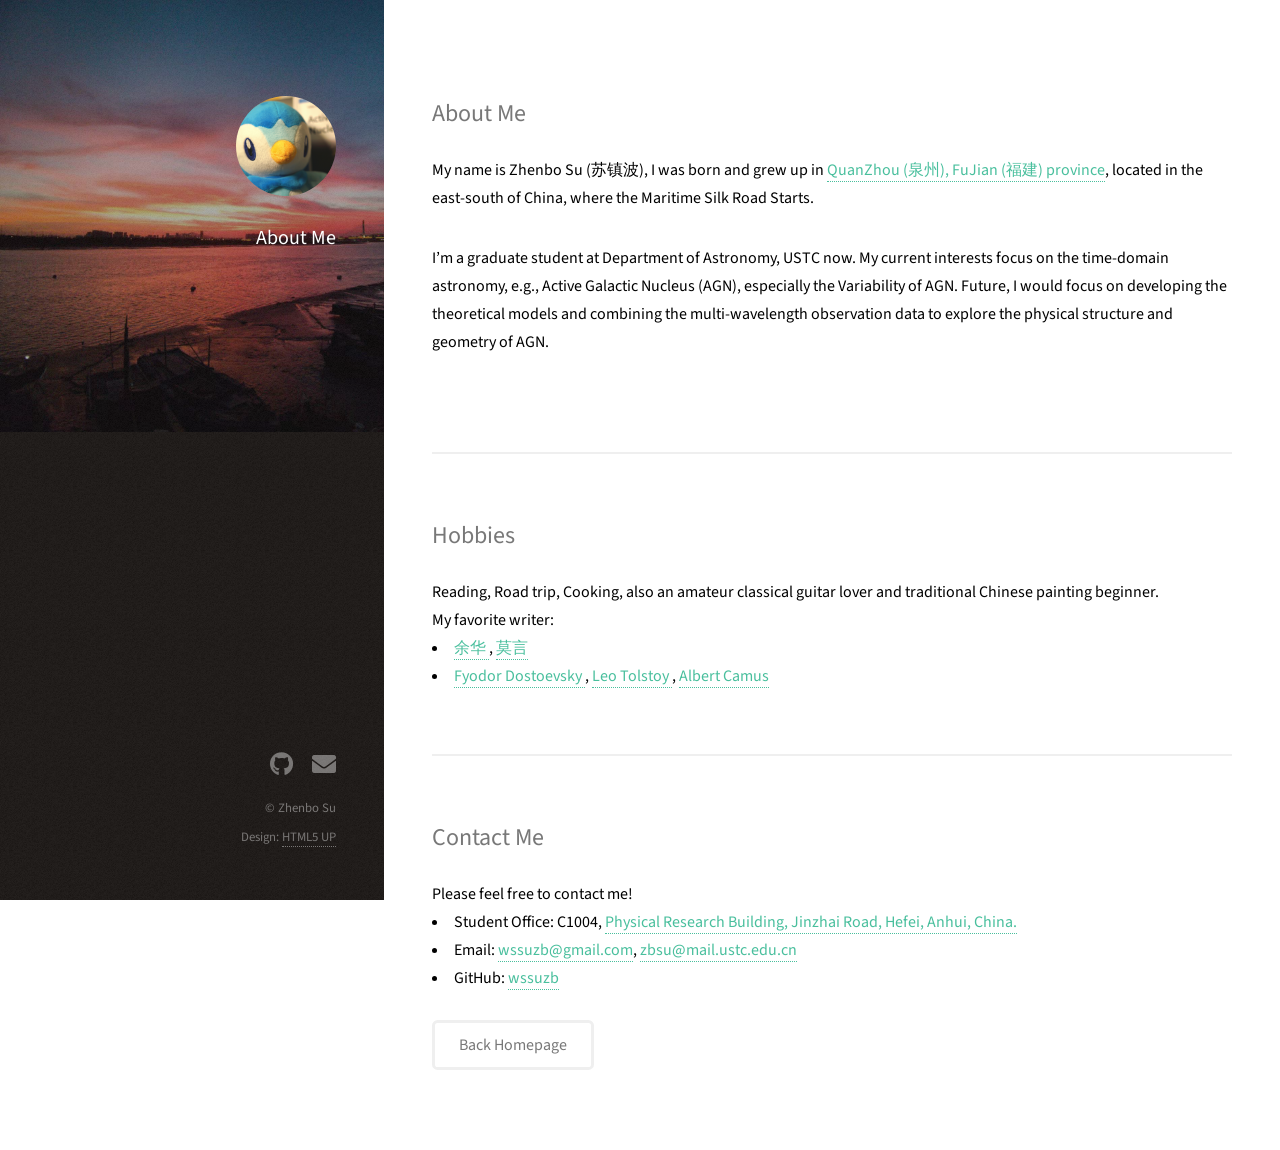
==== commit 39591e03: "commit" ====
--- a/about.html
+++ b/about.html
@@ -37,35 +37,61 @@
         <p>
             I’m a graduate student at Department of Astronomy, USTC now. My current interests focus on the time-domain astronomy, e.g., Active Galactic Nucleus (AGN), especially the Variability of AGN. Future, I would focus on developing the theoretical models and combining the multi-wavelength observation data to explore the physical structure and geometry of AGN.
         </p>
-							
-							
 						</div>
 					</section>
+								<section id="three">
+									<h2>Hobbies</h2>
+
+									
+						
+														Reading, Road trip, Cooking, also an amateur classical guitar lover and traditional Chinese painting beginner. </br>
+						
+							
+
+														My favorite writer:
+
+													<li>
+														<a href="https://zh.wikipedia.org/wiki/%E4%BD%99%E8%8F%AF">余华 </a>,
+						              <a href="https://zh.wikipedia.org/zh-hans/%E8%8E%AB%E8%A8%80">莫言</a>
+												</li>
+													<li>
+						              <a href="https://en.wikipedia.org/wiki/Fyodor_Dostoevsky">Fyodor Dostoevsky </a>, 
+													<a href="https://en.wikipedia.org/wiki/Leo_Tolstoy">Leo Tolstoy </a>,
+													<a href="https://en.wikipedia.org/wiki/Albert_Camus">Albert Camus</a>
+												</li>
+												<!-- </ul>
+
+						        </ul> -->
+
+									<!-- </div> -->
+								</section>
+							
+
 
 					<section id="three">
 						<h2>Contact Me</h2>
-						<div class="row">
-        <ul>
+						<!-- <div class="row"> -->
+
+					Please feel free to contact me! 
             <li>
-                <p>
                      Student Office: C1004, <a href="https://www.google.com/maps/place/%E4%B8%AD%E5%9B%BD%E5%AE%89%E5%BE%BD%E7%9C%81%E5%90%88%E8%82%A5%E5%B8%82%E5%8C%85%E6%B2%B3%E5%8C%BA%E4%B8%AD%E5%9B%BD%E7%A7%91%E5%AD%A6%E6%8A%80%E6%9C%AF%E5%A4%A7%E5%AD%A6%E7%89%A9%E8%B4%A8%E7%A7%91%E7%A0%94%E6%A5%BC+%E9%82%AE%E6%94%BF%E7%BC%96%E7%A0%81:+230022/@31.8342089,117.2691836,17z/data=!3m1!4b1!4m5!3m4!1s0x35cb66b4917bd9fd:0xe50cb7edf8b85d03!8m2!3d31.8342044!4d117.2713776"
                     rel=""nofollow noreferrer" target="_blank">Physical Research Building, Jinzhai Road, Hefei, Anhui, China. </a>
-                </p>
+
             </li>
-            <li><p> Email: <a href="mailto:wssuzb@gmail.com"
+            <li>Email: <a href="mailto:wssuzb@gmail.com"
                         rel="nofollow noreferrer" target="_blank">wssuzb@gmail.com</a>, <a href="mailto:zbsu@mail.ustc.edu.cn"
                         rel="nofollow noreferrer" target="_blank">zbsu@mail.ustc.edu.cn</a>
-                </p>
+                
             </li>
-            <li><p>GitHub: <a href="https://github.com/wssuzb"
+            <li>GitHub: <a href="https://github.com/wssuzb"
                         rel="nofollow noreferrer" target="_blank">wssuzb</a>
-                </p>
             </li>
 
 
-        </ul>
+        <!-- </ul> -->
+							</br>
 							
-						</div>
+						<!-- </div> -->
 						<ul class="actions">
 							<li><a href="index.html" class="button">Back Homepage</a></li>
 						</ul>
@@ -79,9 +105,9 @@
 				<div class="inner">
 					<ul class="icons">
 						<!-- <li><a href="#" class="icon brands fa-twitter"><span class="label">Twitter</span></a></li> -->
-						<li><a href="#" class="icon brands fa-github"><span class="label">Github</span></a></li>
+						<li><a href="https://github.com/wssuzb" class="icon brands fa-github"><span class="label">Github</span></a></li>
 						<!-- <li><a href="#" class="icon brands fa-dribbble"><span class="label">Dribbble</span></a></li> -->
-						<li><a href="#" class="icon solid fa-envelope"><span class="label">Email</span></a></li>
+						<li><a href="mailto:wssuzb@gmail.com" class="icon solid fa-envelope"><span class="label">Email</span></a></li>
 					</ul>
 					<ul class="copyright">
 						<li>&copy; Zhenbo Su</li><li>Design: <a href="http://html5up.net">HTML5 UP</a></li>
--- a/assets/css/main.css
+++ b/assets/css/main.css
@@ -98,7 +98,8 @@
 		}
 
 	body, input, select, textarea {
-		color: #a2a2a2;
+/*		color: #a2a2a2;*/
+		color: #000000;
 		font-family: "Source Sans Pro", Helvetica, sans-serif;
 		font-size: 16pt;
 		font-weight: 400;
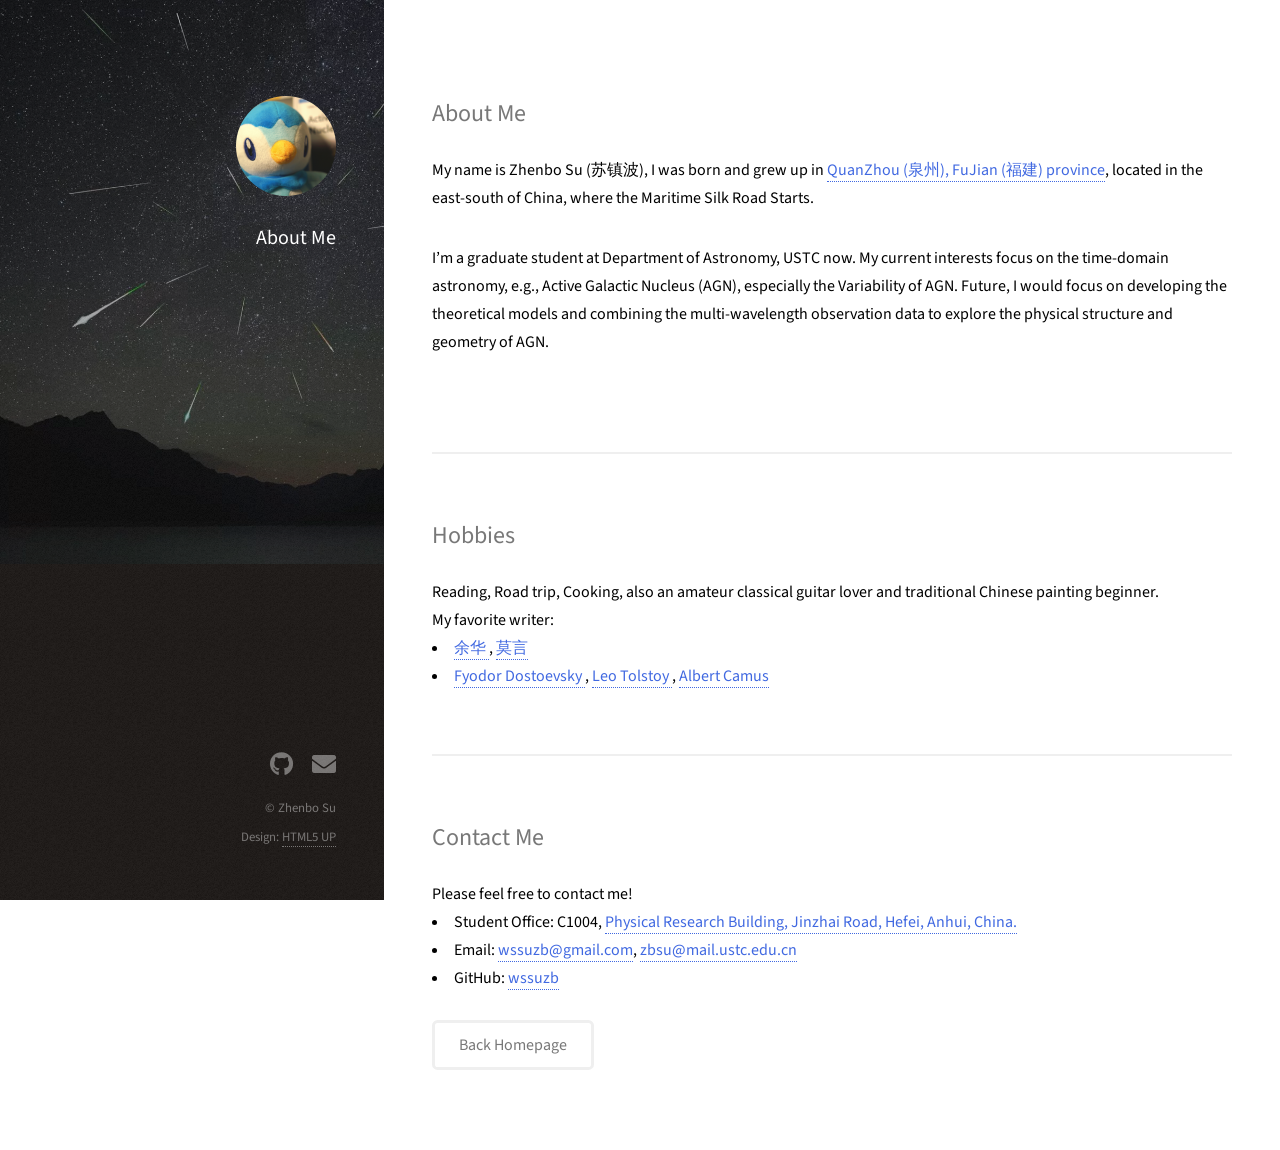
==== commit 626363ab: "commit" ====
--- a/about.html
+++ b/about.html
@@ -6,6 +6,7 @@
 -->
 <html>
 	<head>
+		<link rel="icon" href="images/galaxy.png" type="image/x-icon">	
 		<title>✨Zhen-Bo Su's homepage.</title>
 		<meta charset="utf-8" />
 		<meta name="viewport" content="width=device-width, initial-scale=1, user-scalable=no" />
--- a/assets/css/main.css
+++ b/assets/css/main.css
@@ -112,13 +112,13 @@
 		-ms-transition: color 0.2s ease-in-out, border-color 0.2s ease-in-out;
 		transition: color 0.2s ease-in-out, border-color 0.2s ease-in-out;
 		border-bottom: dotted 1px;
-		color: #49bf9d;
+		color: #4169e1;
 		text-decoration: none;
 	}
 
 		a:hover {
 			border-bottom-color: transparent;
-			color: #49bf9d !important;
+			color: #7aadff !important;
 			text-decoration: none;
 		}
 
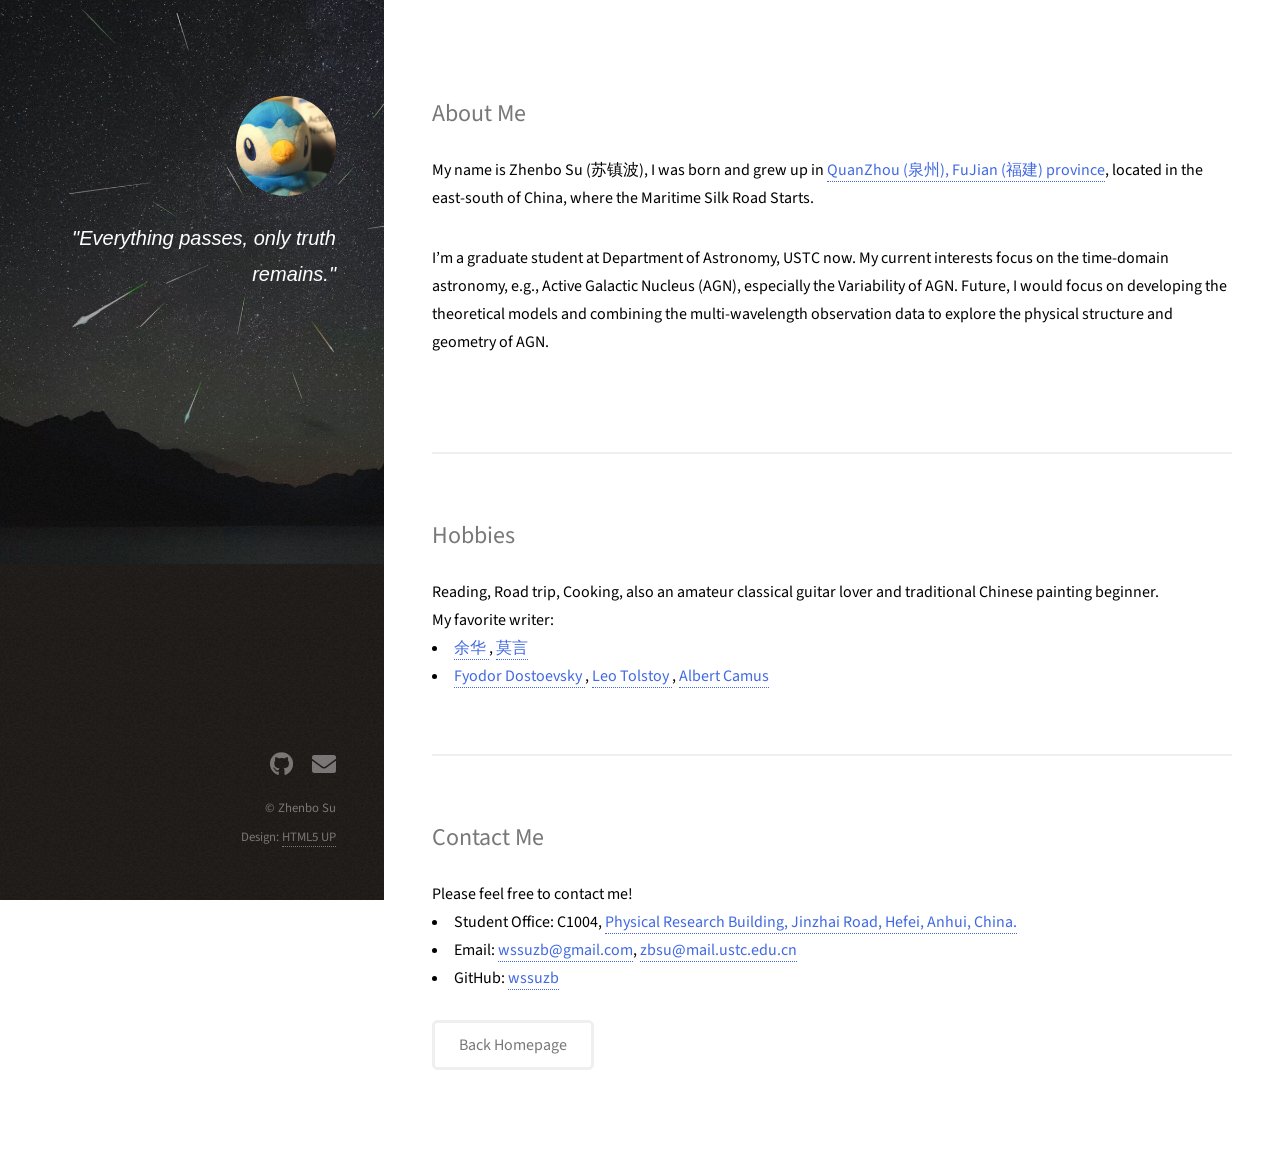
==== commit 01aba2b6: "commit" ====
--- a/about.html
+++ b/about.html
@@ -6,8 +6,8 @@
 -->
 <html>
 	<head>
-		<link rel="icon" href="images/galaxy.png" type="image/x-icon">	
-		<title>✨Zhen-Bo Su's homepage.</title>
+<link rel="icon" href="images/galaxy.jpg" type="image/x-icon">	
+		<title>Zhen-Bo Su</title>
 		<meta charset="utf-8" />
 		<meta name="viewport" content="width=device-width, initial-scale=1, user-scalable=no" />
 		<link rel="stylesheet" href="assets/css/main.css" />
@@ -18,7 +18,7 @@
 			<header id="header">
 				<div class="inner">
 					<a href="#" class="image avatar"><img src="images/avatar.jpg" alt="" /></a>
-					<h1><strong>About Me</strong> 
+				<h1><strong><i>						"Everything passes, only truth remains." </i></strong> </br>
 				</h1>
 				</div>
 			</header>
@@ -31,6 +31,7 @@
 					<section id="three">
 						<h2>About Me</h2>
 						<div class="row">
+							
         <p>
             My name is Zhenbo Su (苏镇波), I was born and grew up in <a href="https://en.wikipedia.org/wiki/Quanzhou"
             rel="nofollow noreferrer" target="_blank"> QuanZhou (泉州), FuJian (福建) province</a>, located in the east-south of China, where the Maritime Silk Road Starts.
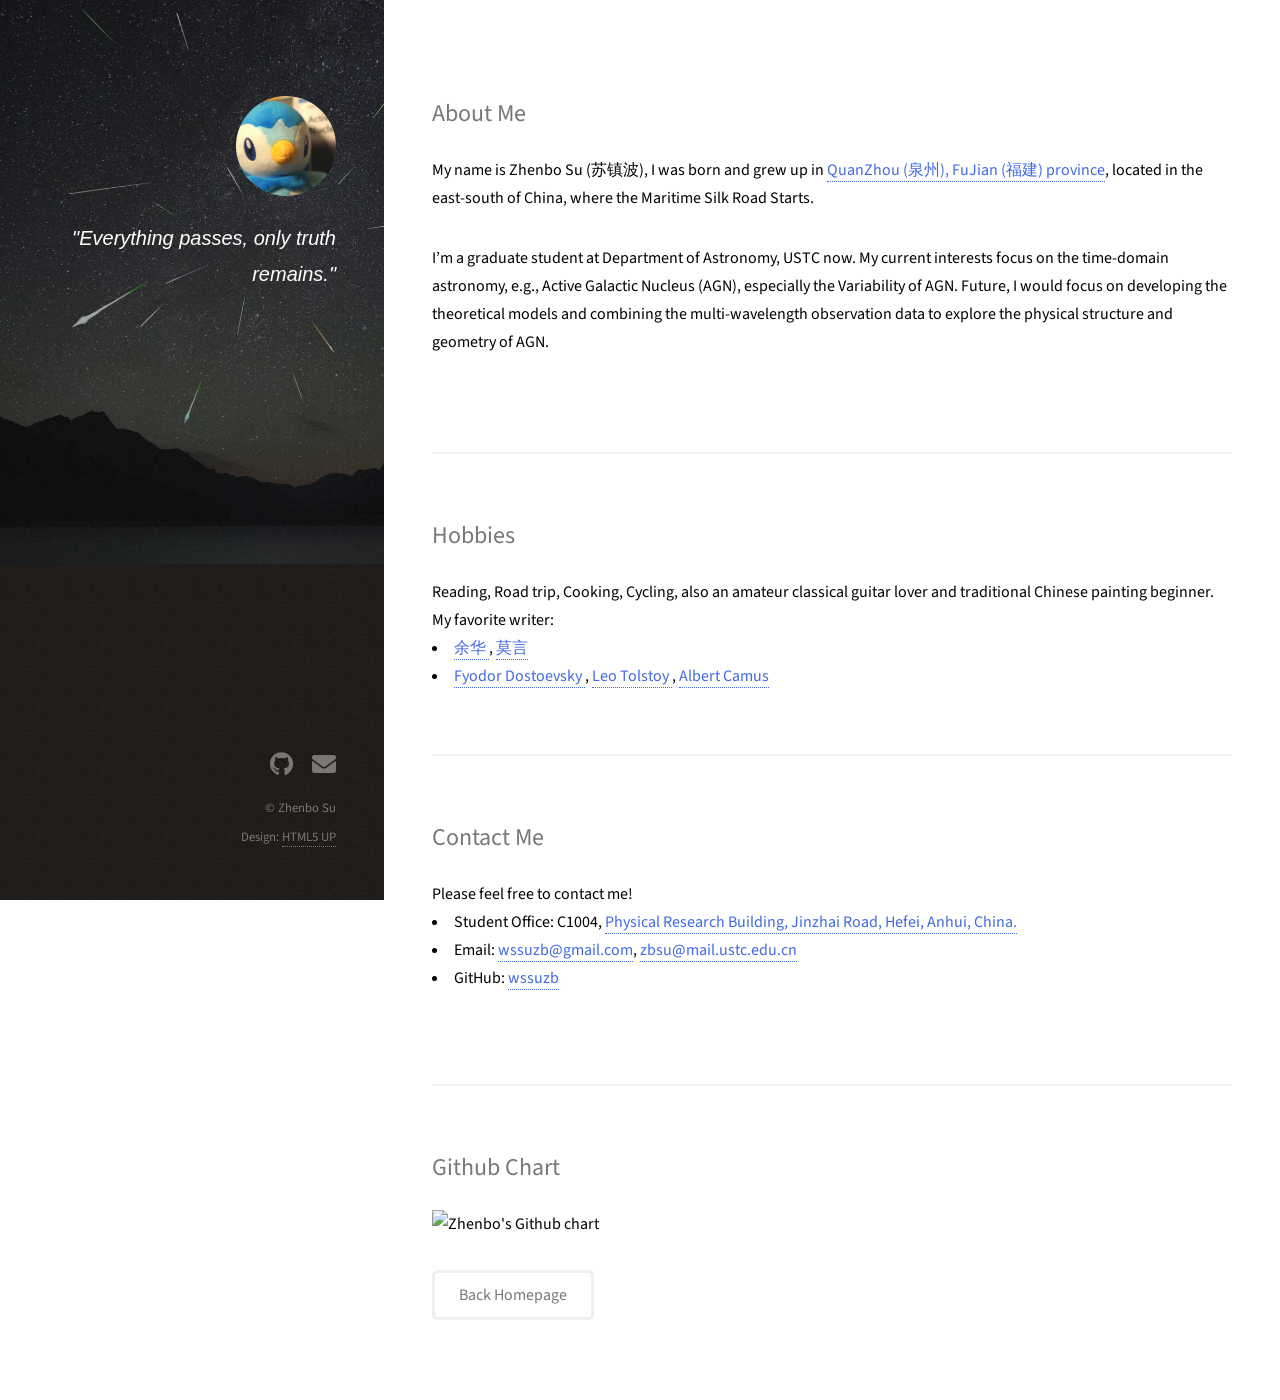
==== commit 35abb261: "commit" ====
--- a/about.html
+++ b/about.html
@@ -46,7 +46,7 @@
 
 									
 						
-														Reading, Road trip, Cooking, also an amateur classical guitar lover and traditional Chinese painting beginner. </br>
+														Reading, Road trip, Cooking, Cycling, also an amateur classical guitar lover and traditional Chinese painting beginner. </br>
 						
 							
 
@@ -94,11 +94,15 @@
 							</br>
 							
 						<!-- </div> -->
+
+					</section>
+					<section id="three">
+						<h2>Github Chart</h2>
+<p><img src="https://ghchart.rshah.org/wssuzb" alt="Zhenbo's Github chart" style="width: 100%;"></p>
 						<ul class="actions">
 							<li><a href="index.html" class="button">Back Homepage</a></li>
 						</ul>
-					</section>
-
+</section>
 
 			</div>
 
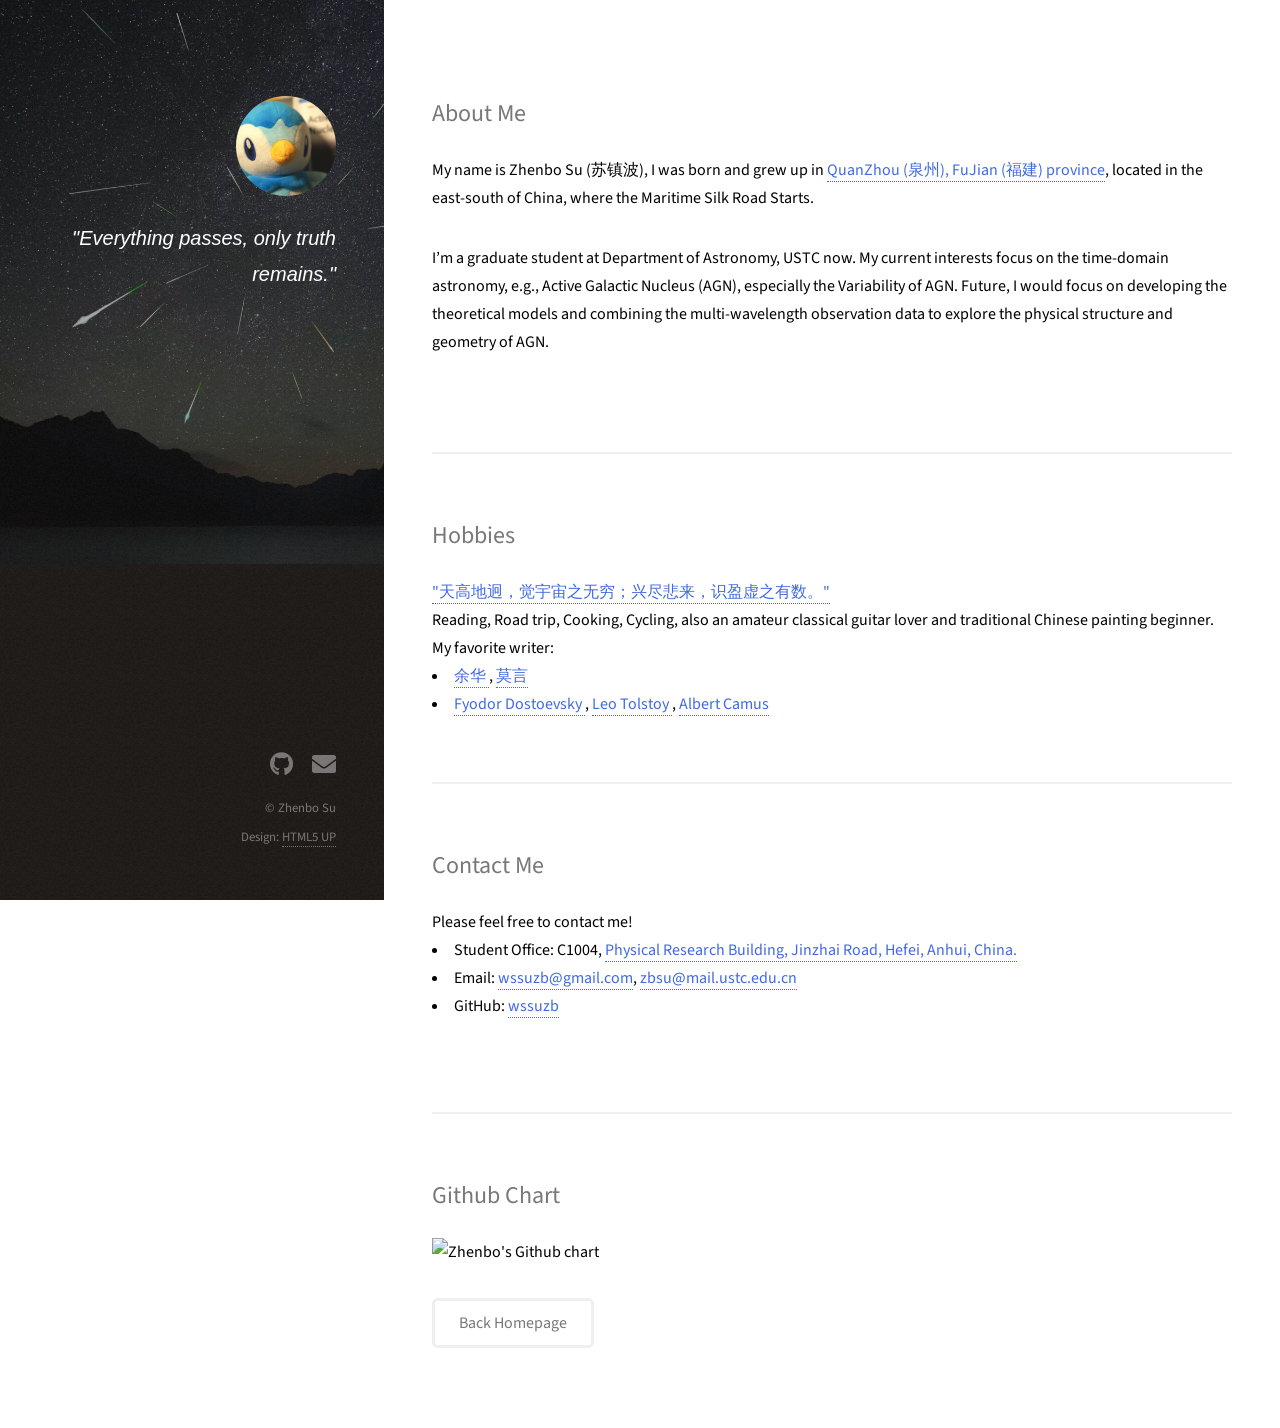
==== commit 2b7c44d1: "0628" ====
--- a/about.html
+++ b/about.html
@@ -6,7 +6,7 @@
 -->
 <html>
 	<head>
-<link rel="icon" href="images/galaxy.jpg" type="image/x-icon">	
+<link rel="icon" href="images/lensedq.jpeg" type="image/x-icon">	
 		<title>Zhen-Bo Su</title>
 		<meta charset="utf-8" />
 		<meta name="viewport" content="width=device-width, initial-scale=1, user-scalable=no" />
@@ -43,6 +43,7 @@
 					</section>
 								<section id="three">
 									<h2>Hobbies</h2>
+							<a href="https://zh.wikipedia.org/zh-hans/%E6%BB%95%E7%8E%8B%E9%98%81%E5%BA%8F">"天高地迥，觉宇宙之无穷；兴尽悲来，识盈虚之有数。" </a></i></strong> </br>
 
 									
 						
